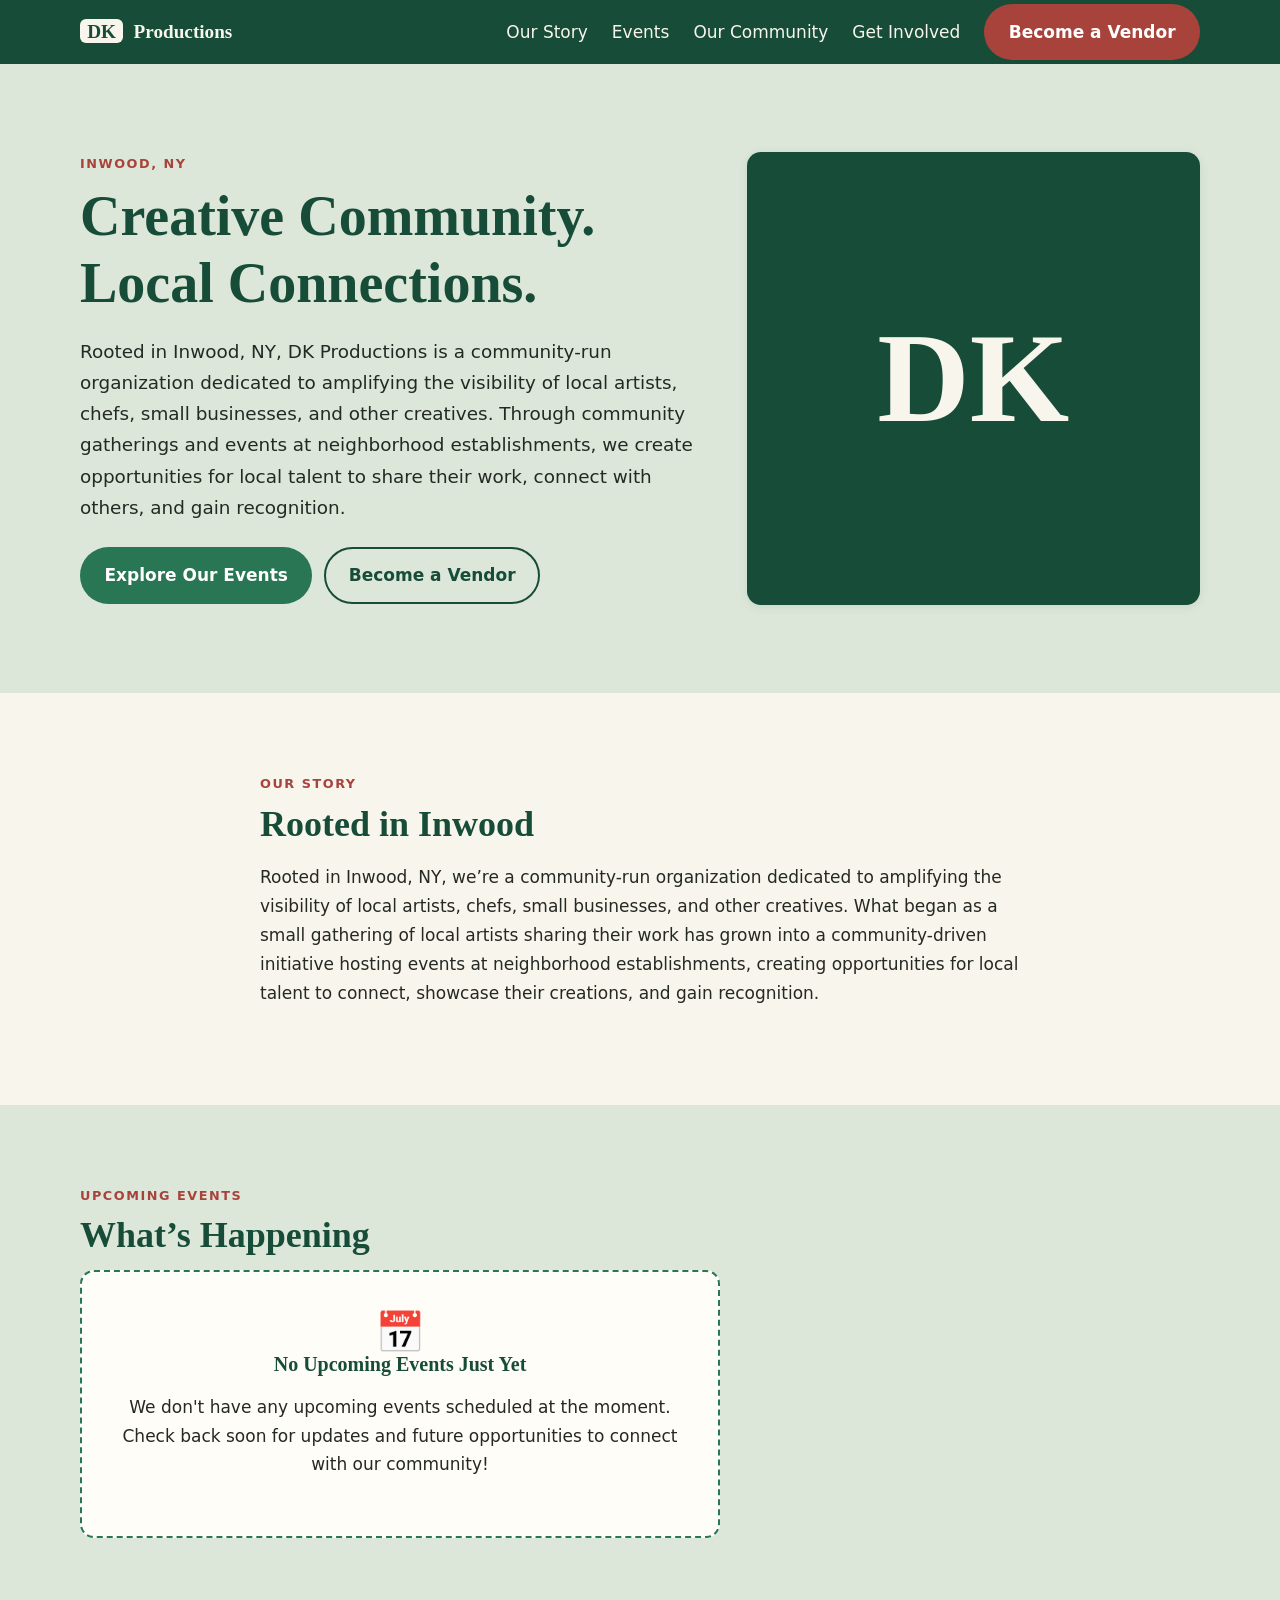
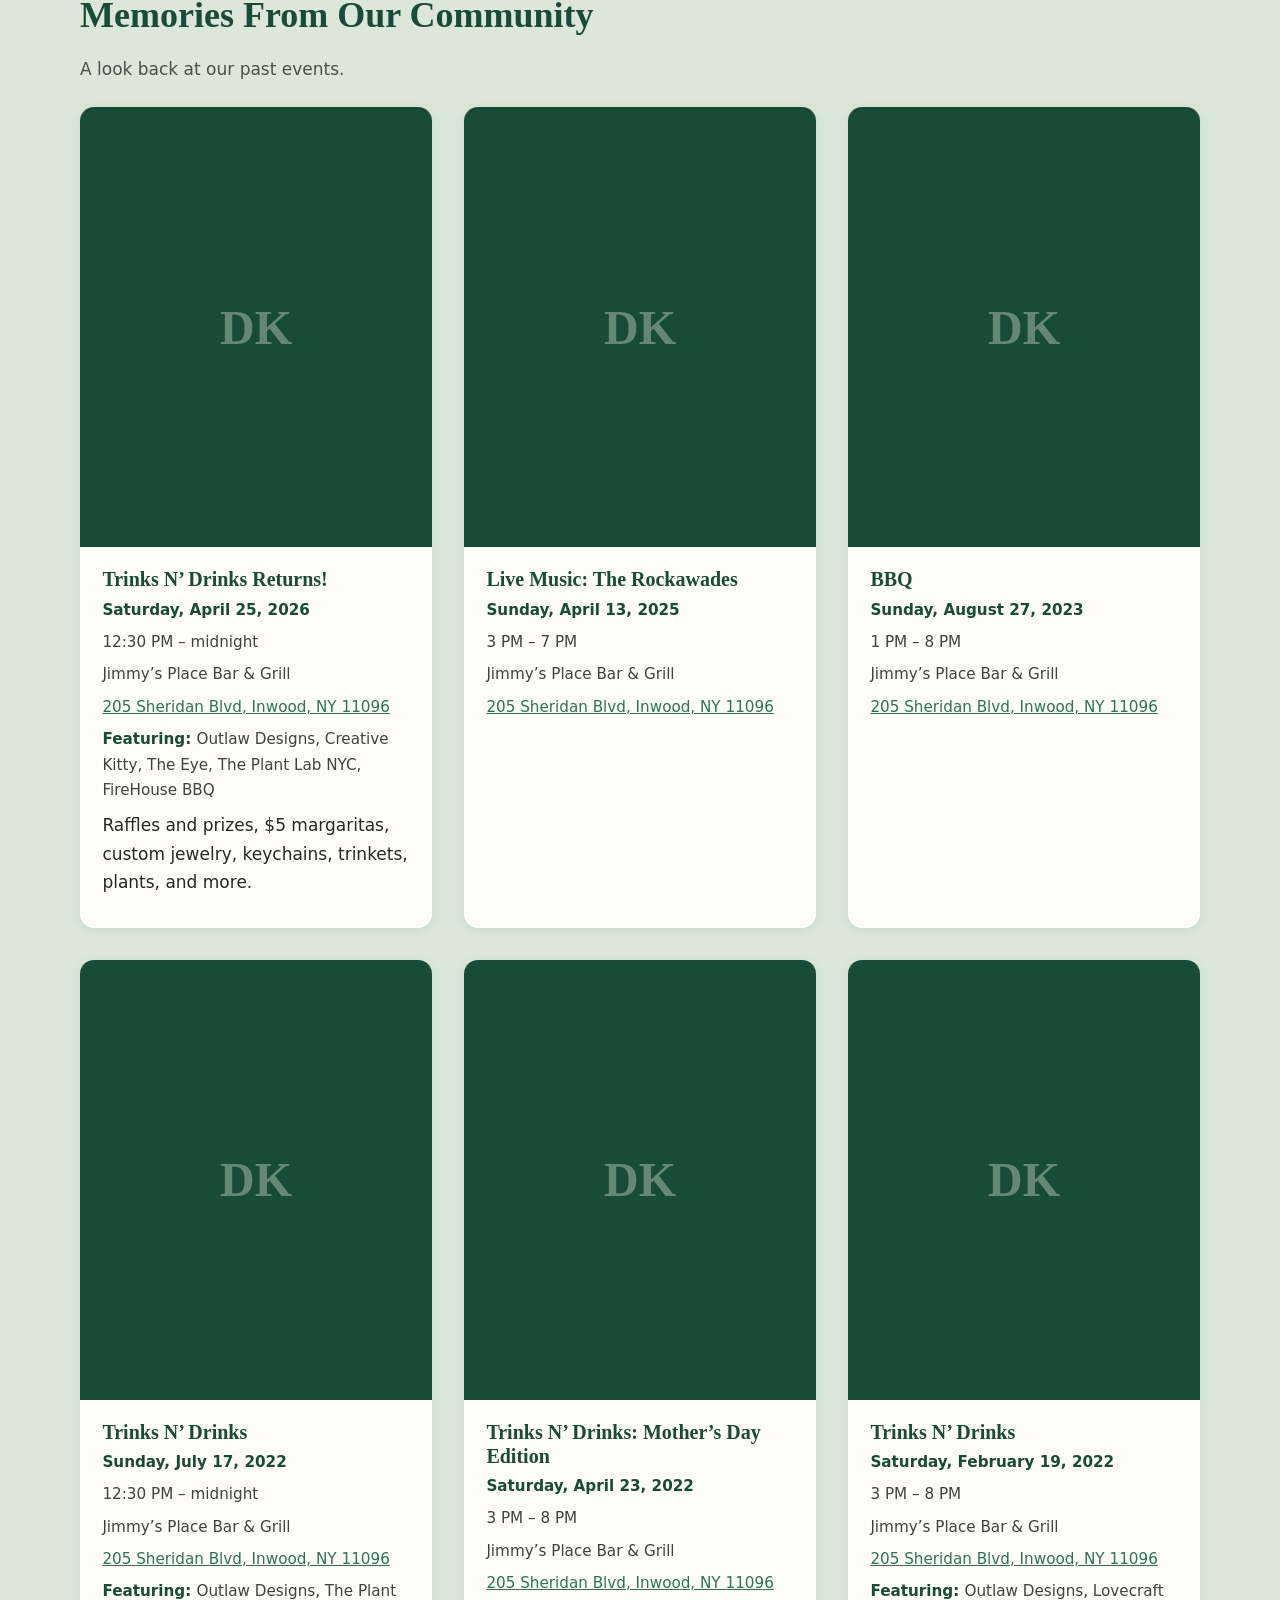
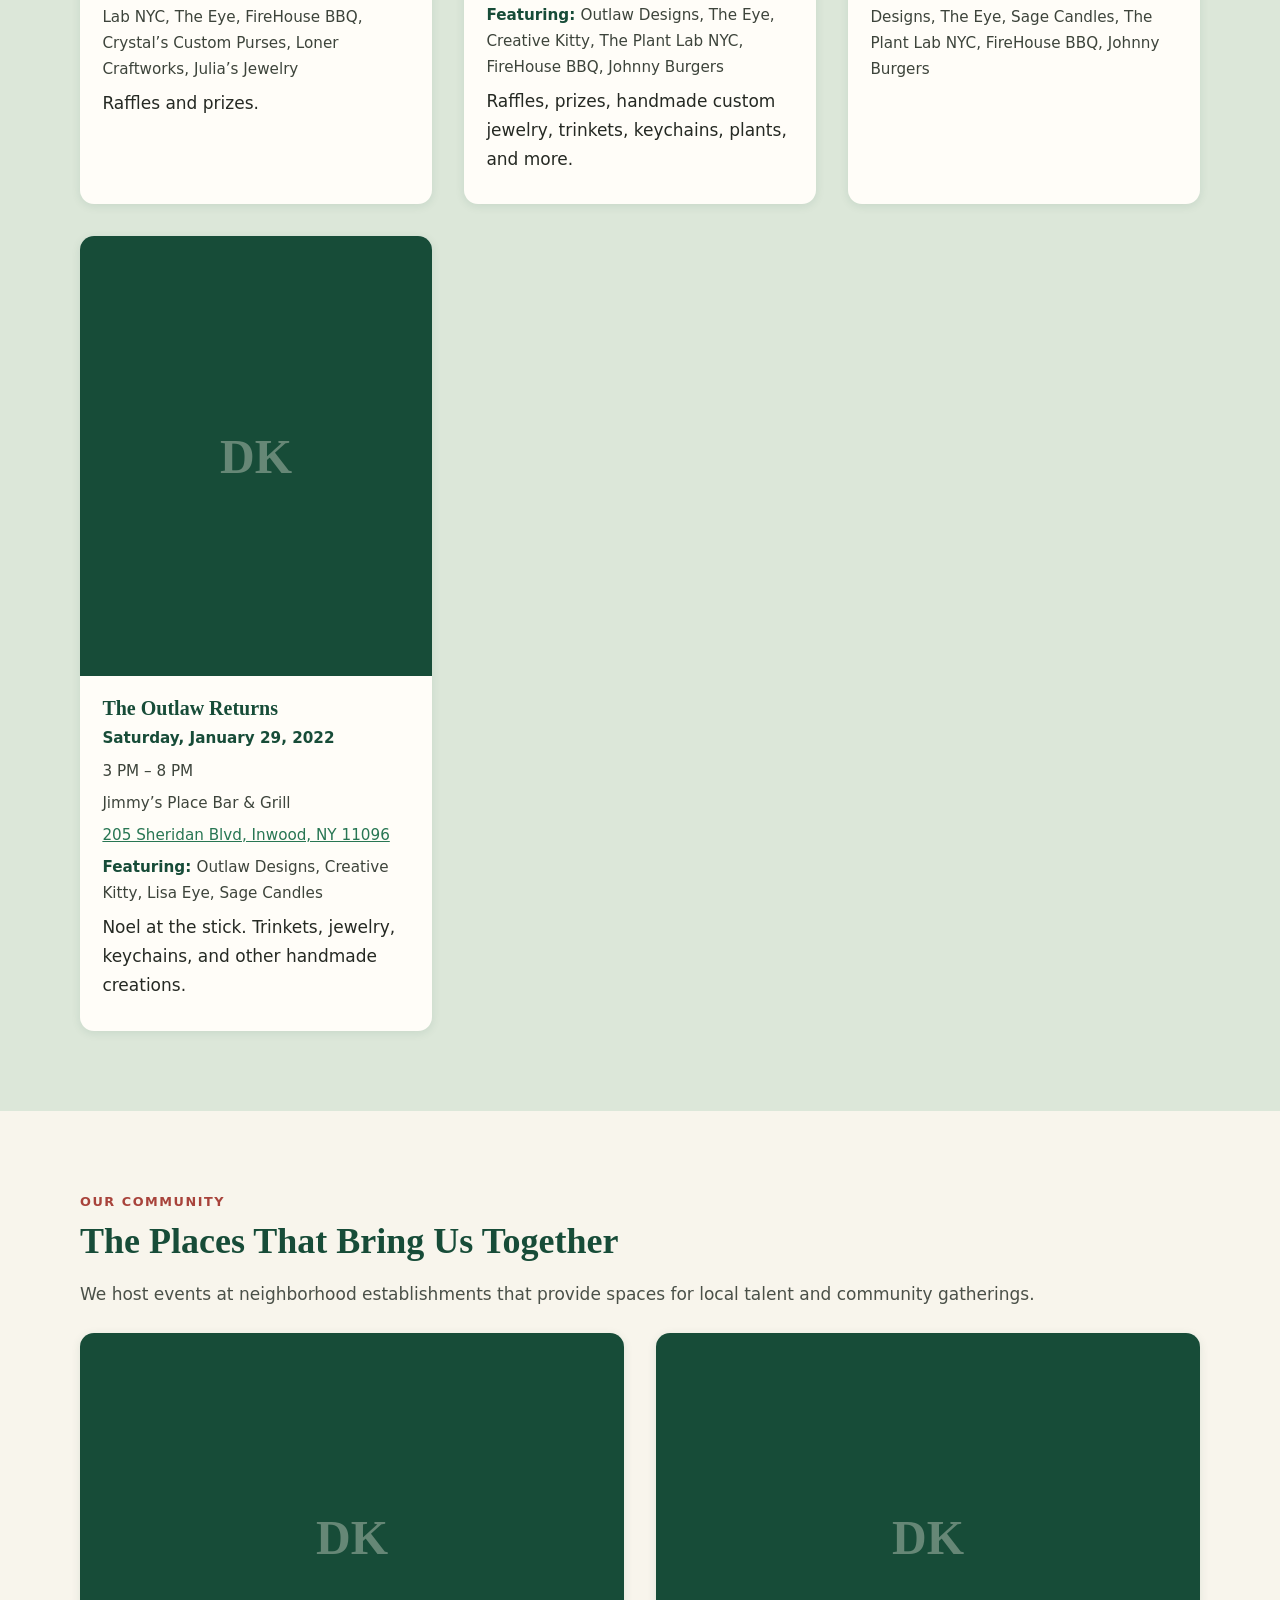
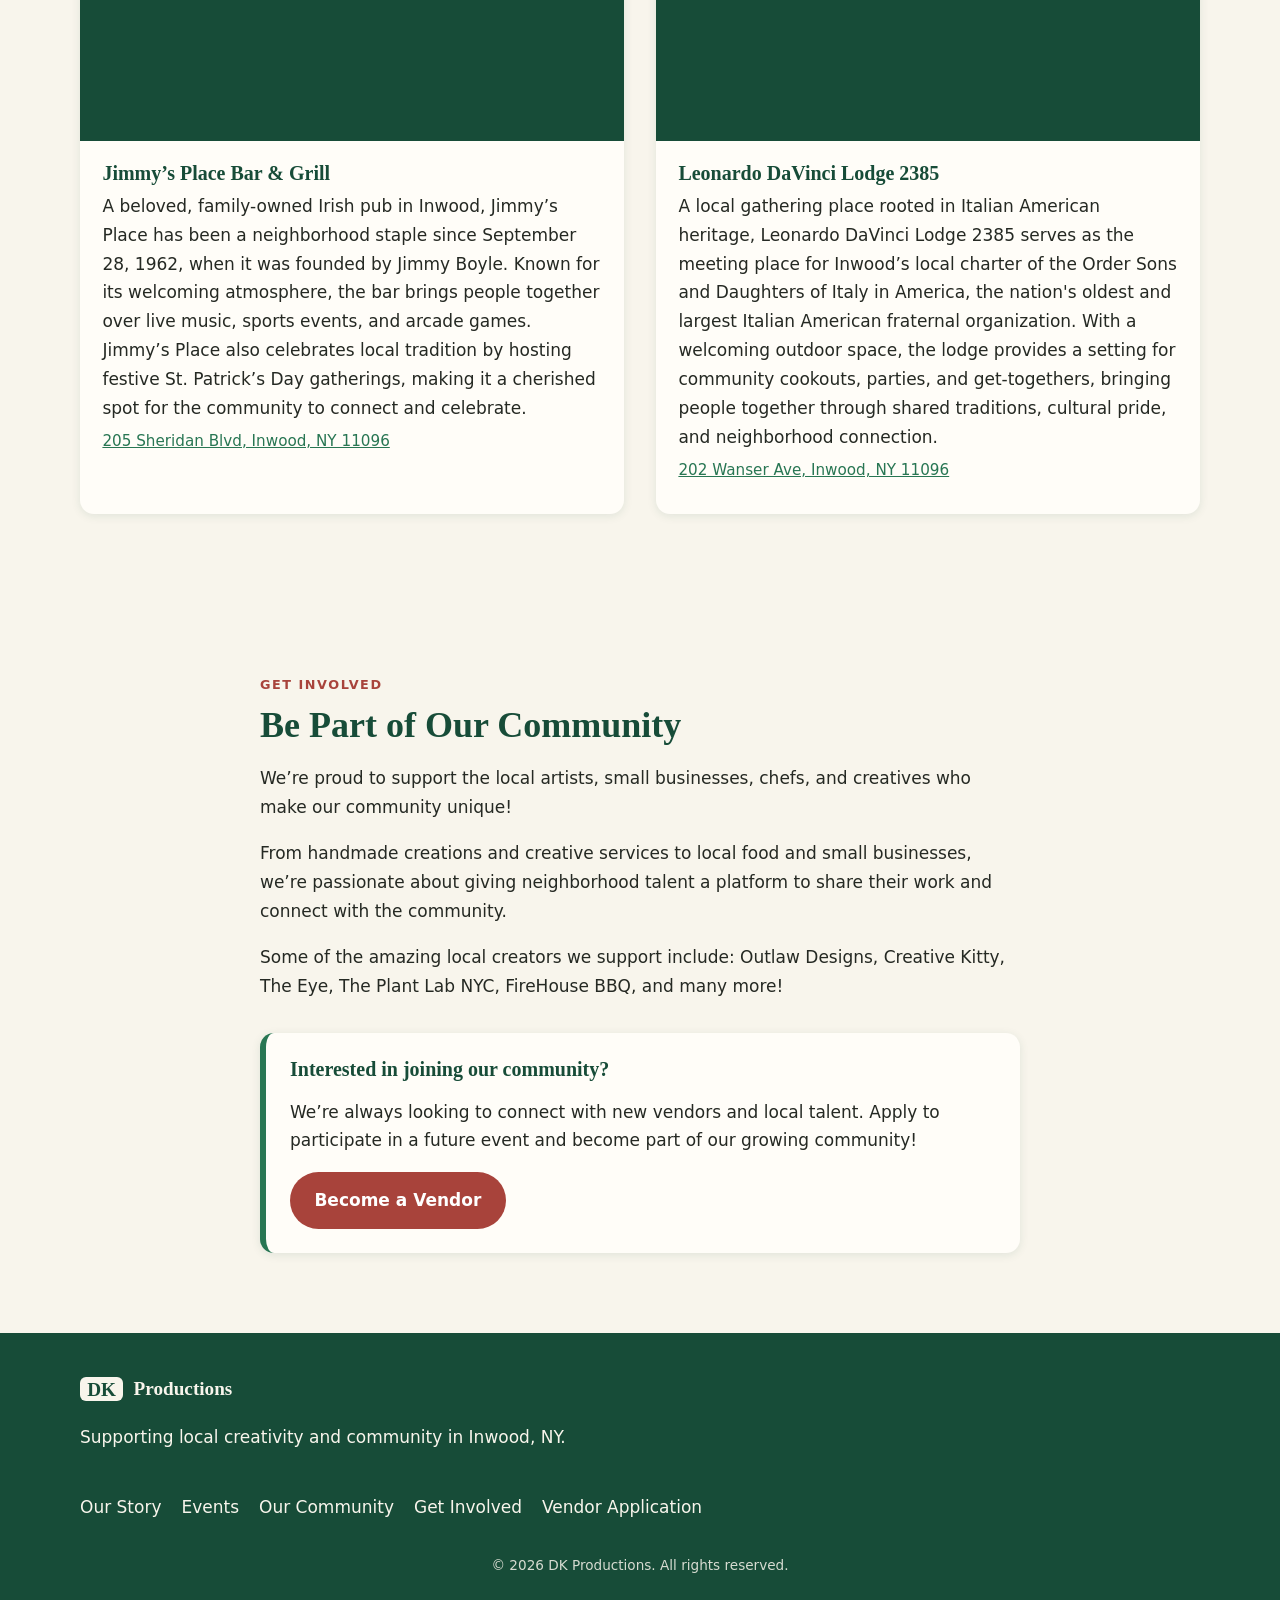
==== index.html @ 69c0f3d0 "File name fix" ====
<!DOCTYPE html>
<html lang="en">
<head>
<meta charset="utf-8">
<meta name="viewport" content="width=device-width, initial-scale=1">
<title>DK Productions | Creative Community in Inwood, NY</title>
<meta name="description" content="DK Productions is a community-run organization in Inwood, NY amplifying local artists, chefs, small businesses, and creatives through neighborhood events.">
<meta property="og:type" content="website">
<meta property="og:title" content="DK Productions | Creative Community. Local Connections.">
<meta property="og:description" content="A community-run organization amplifying local artists, chefs, small businesses, and creatives in Inwood, NY.">
<!-- To add a social preview image, put it in assets/ and add:
<meta property="og:image" content="https://YOUR-SITE-URL/assets/og-image.jpg"> -->
<link rel="icon" href="data:image/svg+xml,%3Csvg xmlns='http://www.w3.org/2000/svg' viewBox='0 0 64 64'%3E%3Crect width='64' height='64' rx='14' fill='%23174C38'/%3E%3Ctext x='32' y='42' font-family='Georgia,serif' font-size='28' font-weight='700' fill='%23F8F5EC' text-anchor='middle'%3EDK%3C/text%3E%3C/svg%3E">
<link rel="stylesheet" href="styles.css">
</head>
<body>
<a class="skip" href="#main">Skip to content</a>
<header class="site-header">
  <div class="wrap bar">
    <a class="wordmark" href="#top" aria-label="DK Productions, back to top"><span>DK</span> Productions</a>
    <button class="nav-toggle" aria-expanded="false" aria-controls="nav" aria-label="Toggle menu"><span></span><span></span><span></span></button>
    <nav id="nav" aria-label="Main">
      <a href="#story">Our Story</a>
      <a href="#events">Events</a>
      <a href="#community">Our Community</a>
      <a href="#involved">Get Involved</a>
      <a class="btn btn-accent vendor-link" href="https://forms.gle/YkTHpjZVdpcvs1mv6" target="_blank" rel="noopener noreferrer">Become a Vendor<span class="sr"> (opens vendor application form in a new tab)</span></a>
    </nav>
  </div>
</header>

<main id="main">
  <section class="hero" id="top">
    <div class="wrap hero-grid">
      <div>
        <p class="eyebrow">Inwood, NY</p>
        <h1>Creative Community. Local Connections.</h1>
        <p class="lead">Rooted in Inwood, NY, DK Productions is a community-run organization dedicated to amplifying the visibility of local artists, chefs, small businesses, and other creatives. Through community gatherings and events at neighborhood establishments, we create opportunities for local talent to share their work, connect with others, and gain recognition.</p>
        <div class="cta">
          <a class="btn btn-primary" href="#events">Explore Our Events</a>
          <a class="btn btn-outline vendor-link" href="https://forms.gle/YkTHpjZVdpcvs1mv6" target="_blank" rel="noopener noreferrer">Become a Vendor<span class="sr"> (opens in a new tab)</span></a>
        </div>
      </div>
      <!-- HERO IMAGE: replace this block with <img src="assets/hero.jpg" alt="..."> when a real photo is available -->
      <div class="hero-art" aria-hidden="true"><span>DK</span></div>
    </div>
  </section>

  <section class="section" id="story">
    <div class="wrap narrow">
      <p class="eyebrow">Our Story</p>
      <h2>Rooted in Inwood</h2>
      <p>Rooted in Inwood, NY, we’re a community-run organization dedicated to amplifying the visibility of local artists, chefs, small businesses, and other creatives. What began as a small gathering of local artists sharing their work has grown into a community-driven initiative hosting events at neighborhood establishments, creating opportunities for local talent to connect, showcase their creations, and gain recognition.</p>
    </div>
  </section>

  <section class="section alt" id="events">
    <div class="wrap">
      <p class="eyebrow">Upcoming Events</p>
      <h2>What’s Happening</h2>
      <div id="upcoming"></div>

      <h2 class="sub" id="past-heading">Memories From Our Community</h2>
      <p class="muted">A look back at our past events.</p>
      <div class="grid" id="past" aria-labelledby="past-heading"></div>
    </div>
  </section>

  <section class="section" id="community">
    <div class="wrap">
      <p class="eyebrow">Our Community</p>
      <h2>The Places That Bring Us Together</h2>
      <p class="muted">We host events at neighborhood establishments that provide spaces for local talent and community gatherings.</p>
      <div class="grid two" id="venues"></div>
    </div>
  </section>

  <section class="section involved" id="involved">
    <div class="wrap narrow">
      <p class="eyebrow">Get Involved</p>
      <h2>Be Part of Our Community</h2>
      <p>We’re proud to support the local artists, small businesses, chefs, and creatives who make our community unique!</p>
      <p>From handmade creations and creative services to local food and small businesses, we’re passionate about giving neighborhood talent a platform to share their work and connect with the community.</p>
      <p>Some of the amazing local creators we support include: Outlaw Designs, Creative Kitty, The Eye, The Plant Lab NYC, FireHouse BBQ, and many more!</p>
      <div class="invite">
        <h3>Interested in joining our community?</h3>
        <p>We’re always looking to connect with new vendors and local talent. Apply to participate in a future event and become part of our growing community!</p>
        <a class="btn btn-accent vendor-link" href="https://forms.gle/YkTHpjZVdpcvs1mv6" target="_blank" rel="noopener noreferrer">Become a Vendor<span class="sr"> (opens vendor application form in a new tab)</span></a>
      </div>
    </div>
  </section>
</main>

<footer class="site-footer">
  <div class="wrap foot">
    <div>
      <a class="wordmark" href="#top"><span>DK</span> Productions</a>
      <p>Supporting local creativity and community in Inwood, NY.</p>
    </div>
    <nav aria-label="Footer">
      <a href="#story">Our Story</a>
      <a href="#events">Events</a>
      <a href="#community">Our Community</a>
      <a href="#involved">Get Involved</a>
      <a href="https://forms.gle/YkTHpjZVdpcvs1mv6" target="_blank" rel="noopener noreferrer">Vendor Application<span class="sr"> (opens in a new tab)</span></a>
    </nav>
  </div>
  <p class="copy">© <span id="year">2026</span> DK Productions. All rights reserved.</p>
  <!-- Social links: add only when real URLs are supplied. -->
</footer>
<script src="script.js"></script>
</body>
</html>
---- styles.css ----
:root{
  --forest:#174C38; --emerald:#287653; --cream:#F8F5EC; --white:#FFFDF8;
  --charcoal:#252923; --sage:#DCE7D9; --terracotta:#A8433B;
  --serif:Merriweather,Georgia,"Times New Roman",serif;
  --sans:Inter,system-ui,-apple-system,"Segoe UI",Roboto,Helvetica,Arial,sans-serif;
  --r:14px; --shadow:0 2px 10px rgba(23,76,56,.10); --gap:clamp(1rem,3vw,2rem);
}
*{box-sizing:border-box}
html{scroll-behavior:smooth;scroll-padding-top:5rem}
body{margin:0;background:var(--cream);color:var(--charcoal);font:1.0625rem/1.7 var(--sans);overflow-x:hidden}
img{max-width:100%;height:auto;display:block}
a{color:var(--emerald)}
:focus-visible{outline:3px solid var(--terracotta);outline-offset:3px;border-radius:4px}
.wrap{width:min(1120px,100% - 2.5rem);margin-inline:auto}
.narrow{max-width:760px}
.sr{position:absolute;width:1px;height:1px;overflow:hidden;clip:rect(0 0 0 0);white-space:nowrap}
.skip{position:absolute;left:-999px;top:0;background:var(--white);padding:.75rem 1rem;z-index:100}
.skip:focus{left:0}
h1,h2,h3{font-family:var(--serif);line-height:1.2;color:var(--forest);margin:0 0 .75rem}
h1{font-size:clamp(2rem,5.5vw,3.5rem)} h2{font-size:clamp(1.6rem,3.5vw,2.25rem)} h3{font-size:1.25rem}
h2.sub{margin-top:3.5rem}
.eyebrow{text-transform:uppercase;letter-spacing:.12em;font-size:.8rem;font-weight:700;color:var(--terracotta);margin:0 0 .5rem}
.muted{color:#4a5048}
.lead{font-size:1.15rem}

.site-header{position:sticky;top:0;z-index:50;background:var(--forest)}
.bar{display:flex;align-items:center;justify-content:space-between;min-height:4rem;gap:1rem}
.wordmark{font-family:var(--serif);font-weight:700;color:var(--cream);text-decoration:none;font-size:1.2rem}
.wordmark span{background:var(--cream);color:var(--forest);padding:.1rem .45rem;border-radius:6px;margin-right:.35rem}
nav a{color:var(--cream);text-decoration:none}
#nav{display:flex;align-items:center;gap:1.5rem}
#nav a:not(.btn):hover{text-decoration:underline}
.nav-toggle{display:none;background:none;border:0;width:48px;height:48px;cursor:pointer;padding:12px}
.nav-toggle span{display:block;height:3px;background:var(--cream);margin:5px 0;border-radius:2px}

.btn{display:inline-block;padding:.75rem 1.4rem;min-height:44px;border-radius:999px;font-weight:600;text-decoration:none;border:2px solid transparent;transition:background .2s,color .2s;text-align:center}
.btn-primary{background:var(--emerald);color:#fff}.btn-primary:hover{background:var(--forest)}
.btn-accent{background:var(--terracotta);color:#fff}.btn-accent:hover{background:#8c352e}
.btn-outline{border-color:var(--forest);color:var(--forest)}.btn-outline:hover{background:var(--forest);color:var(--cream)}
.cta{display:flex;flex-wrap:wrap;gap:.75rem;margin-top:1.5rem}

.hero{background:var(--sage);padding:clamp(2.5rem,7vw,5.5rem) 0}
.hero-grid{display:grid;grid-template-columns:1.4fr 1fr;gap:var(--gap);align-items:center}
.hero-art{aspect-ratio:1;border-radius:var(--r);background:var(--forest);display:grid;place-items:center;box-shadow:var(--shadow)}
.hero-art span{font-family:var(--serif);font-weight:700;font-size:clamp(4rem,12vw,8rem);color:var(--cream)}

.section{padding:clamp(3rem,7vw,5rem) 0}
.alt{background:var(--sage)}
.grid{display:grid;grid-template-columns:repeat(auto-fill,minmax(290px,1fr));gap:var(--gap);margin-top:1.5rem}
.grid.two{grid-template-columns:repeat(auto-fit,minmax(300px,1fr))}
.card{background:var(--white);border-radius:var(--r);box-shadow:var(--shadow);overflow:hidden;display:flex;flex-direction:column}
.card .body{padding:1.25rem 1.4rem 1.5rem}
.card h3{margin-bottom:.35rem}
.card p{margin:.4rem 0}
.media{aspect-ratio:4/3;background:var(--forest);display:grid;place-items:center;color:rgba(248,245,236,.35);font:700 3rem var(--serif);overflow:hidden}
.media img{width:100%;height:100%;object-fit:cover}
.poster .media{aspect-ratio:4/5}
.poster .media img{object-fit:contain;background:var(--forest)}
.meta{font-size:.95rem;color:#3d443b}
.meta strong{color:var(--forest)}
.empty{background:var(--white);border:2px dashed var(--emerald);border-radius:var(--r);padding:2.5rem 1.5rem;text-align:center;max-width:640px}
.empty .cal{font-size:2.5rem;line-height:1}
.involved .invite{background:var(--white);border-left:6px solid var(--emerald);border-radius:var(--r);padding:1.5rem;margin-top:2rem;box-shadow:var(--shadow)}

.site-footer{background:var(--forest);color:var(--cream);padding:2.5rem 0 1.5rem}
.site-footer a{color:var(--cream)}
.foot{display:flex;flex-wrap:wrap;justify-content:space-between;gap:1.5rem}
.foot nav{display:flex;flex-wrap:wrap;gap:.5rem 1.25rem;align-items:flex-start}
.copy{text-align:center;font-size:.85rem;opacity:.85;margin:2rem 0 0}

@media (max-width:820px){
  .hero-grid{grid-template-columns:1fr}.hero-art{max-width:220px}
  .nav-toggle{display:block}
  #nav{display:none;position:absolute;top:100%;left:0;right:0;background:var(--forest);flex-direction:column;align-items:stretch;padding:1rem 1.25rem 1.5rem;gap:.25rem}
  #nav.open{display:flex}
  #nav a{padding:.75rem 0}
}
@media (prefers-reduced-motion:reduce){html{scroll-behavior:auto}*{transition:none!important}}
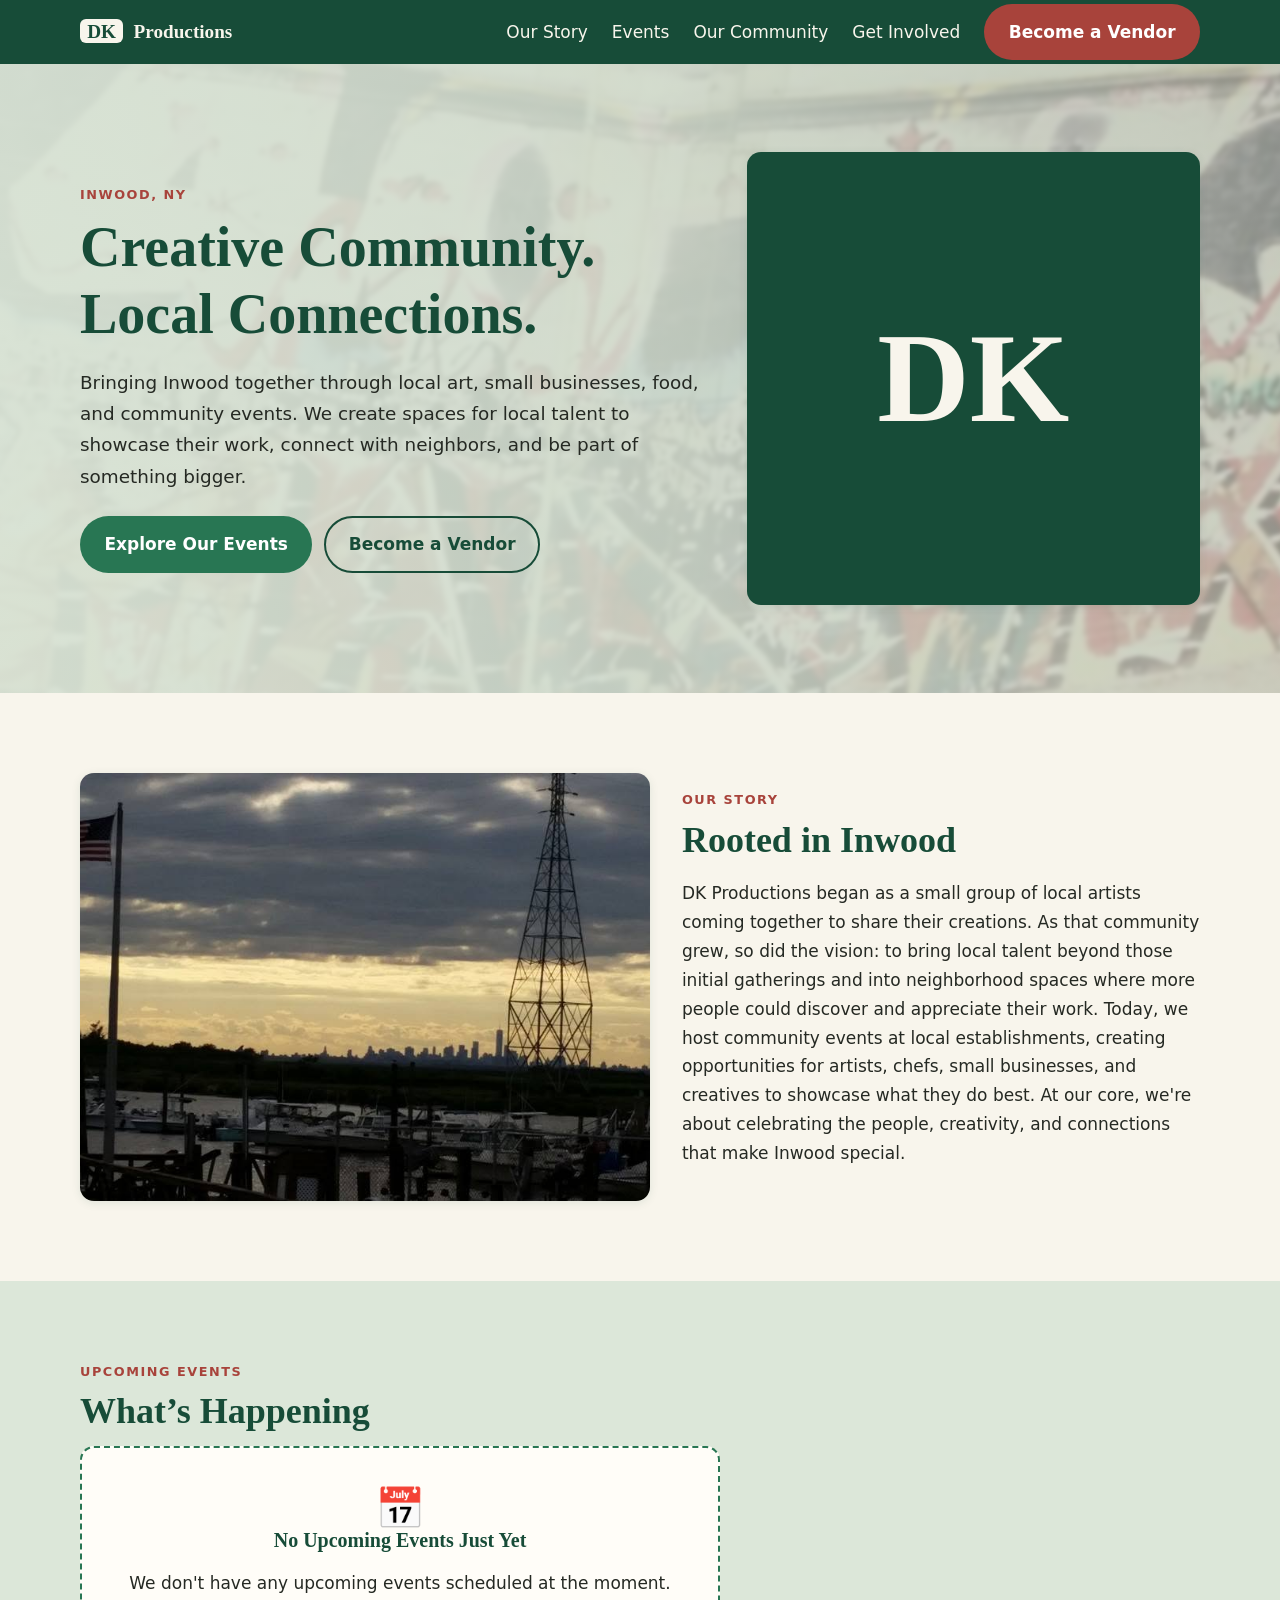
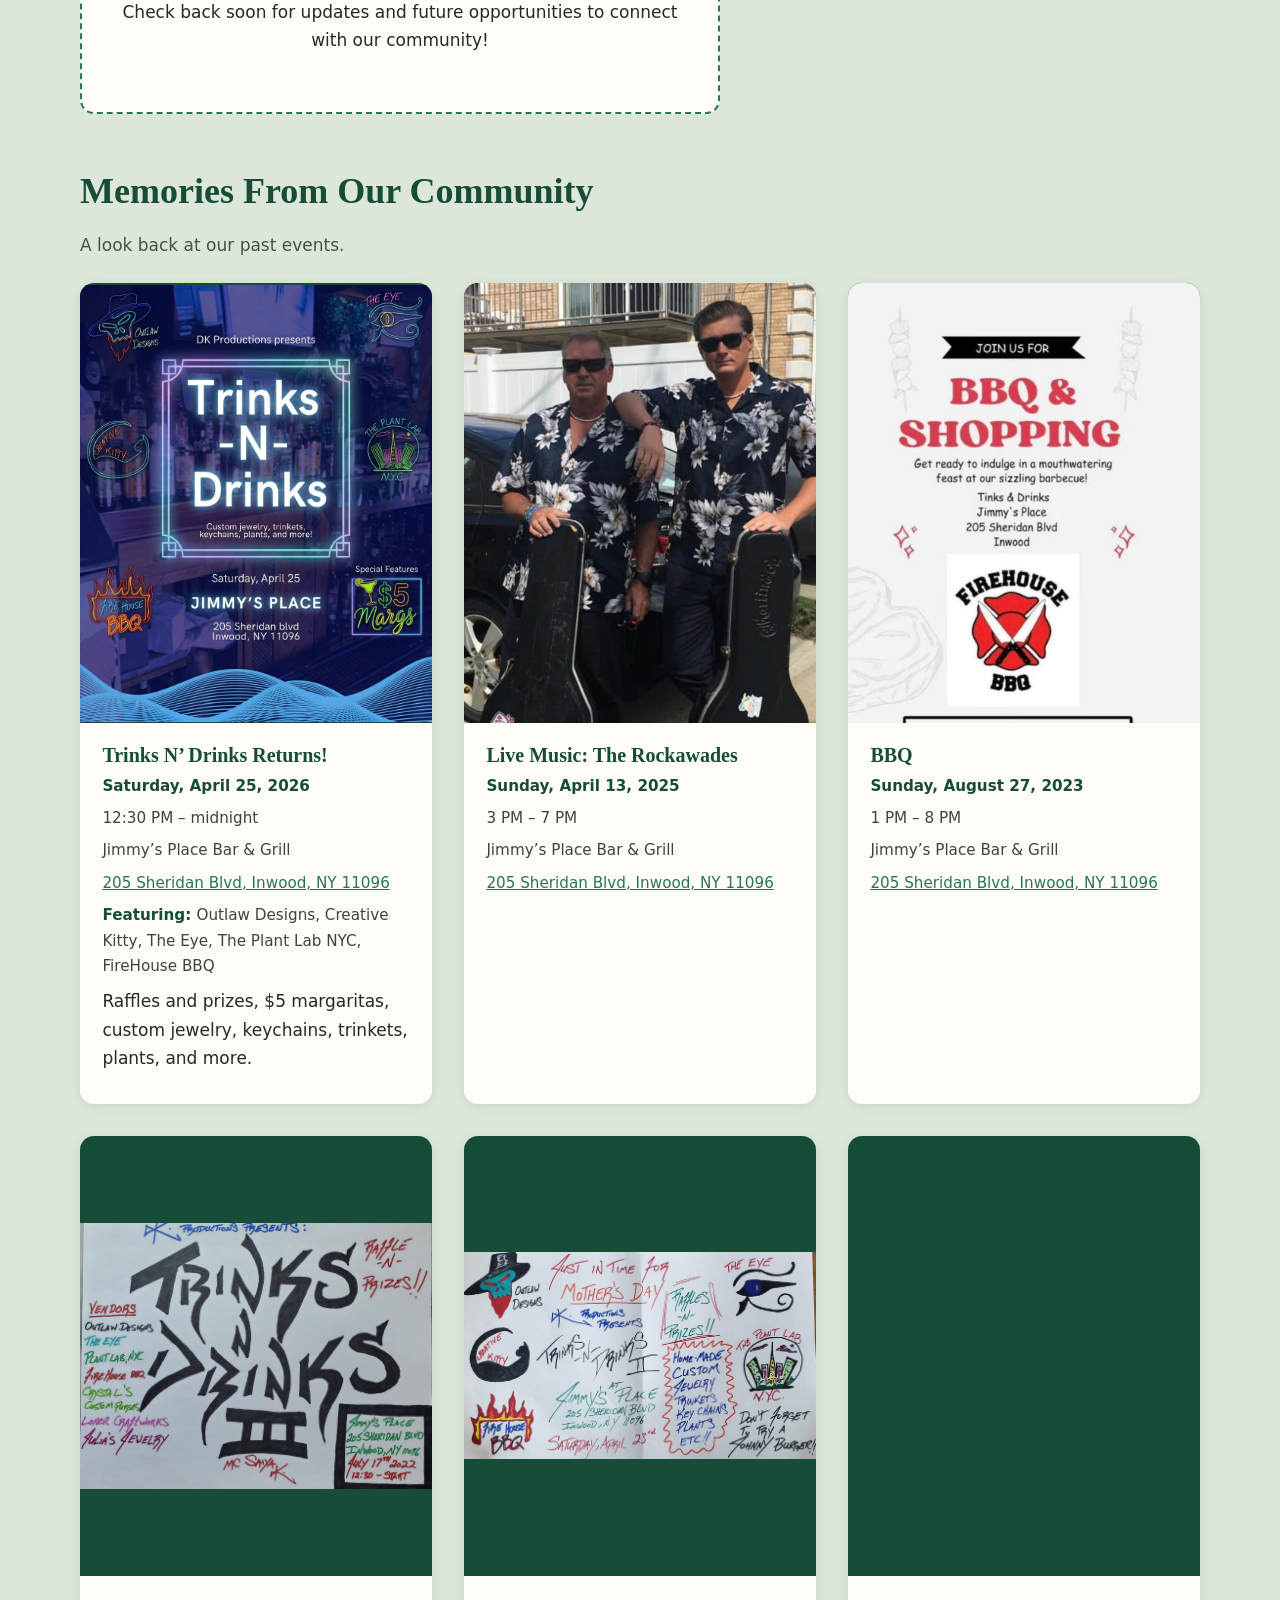
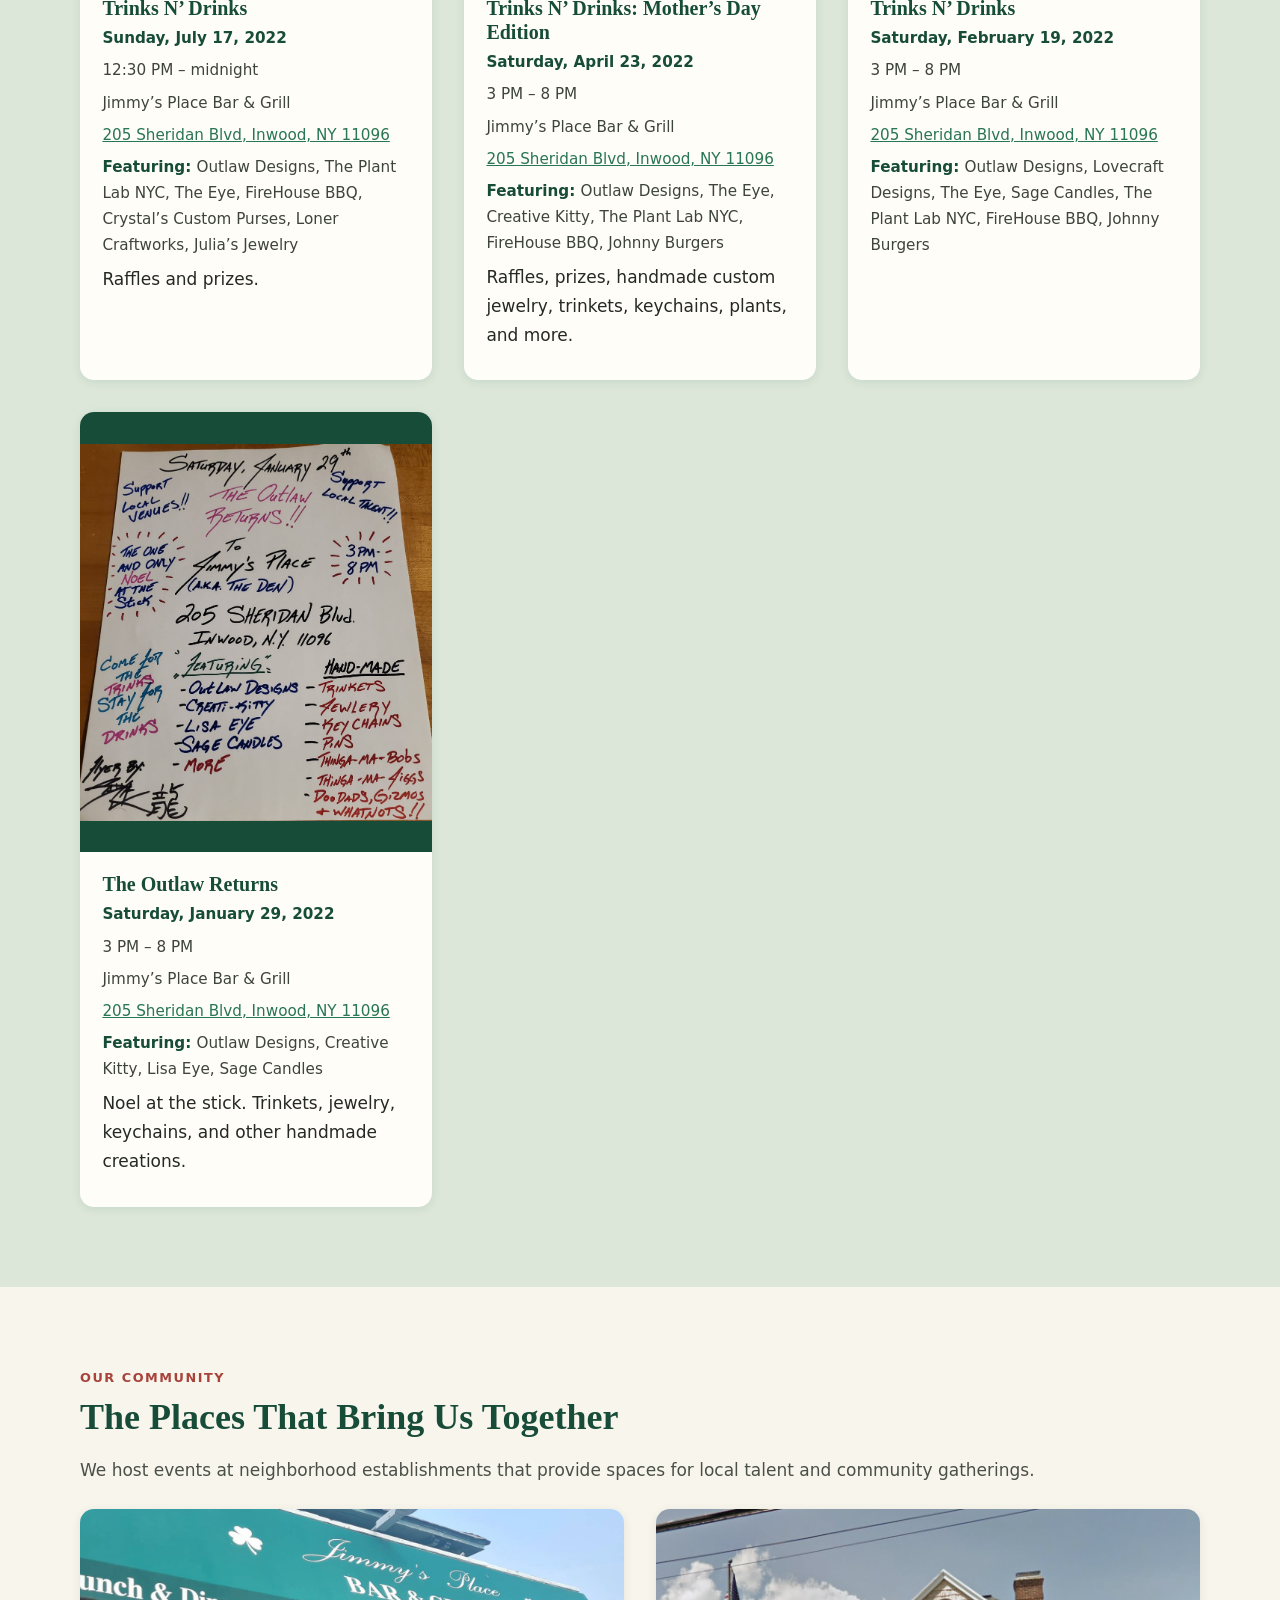
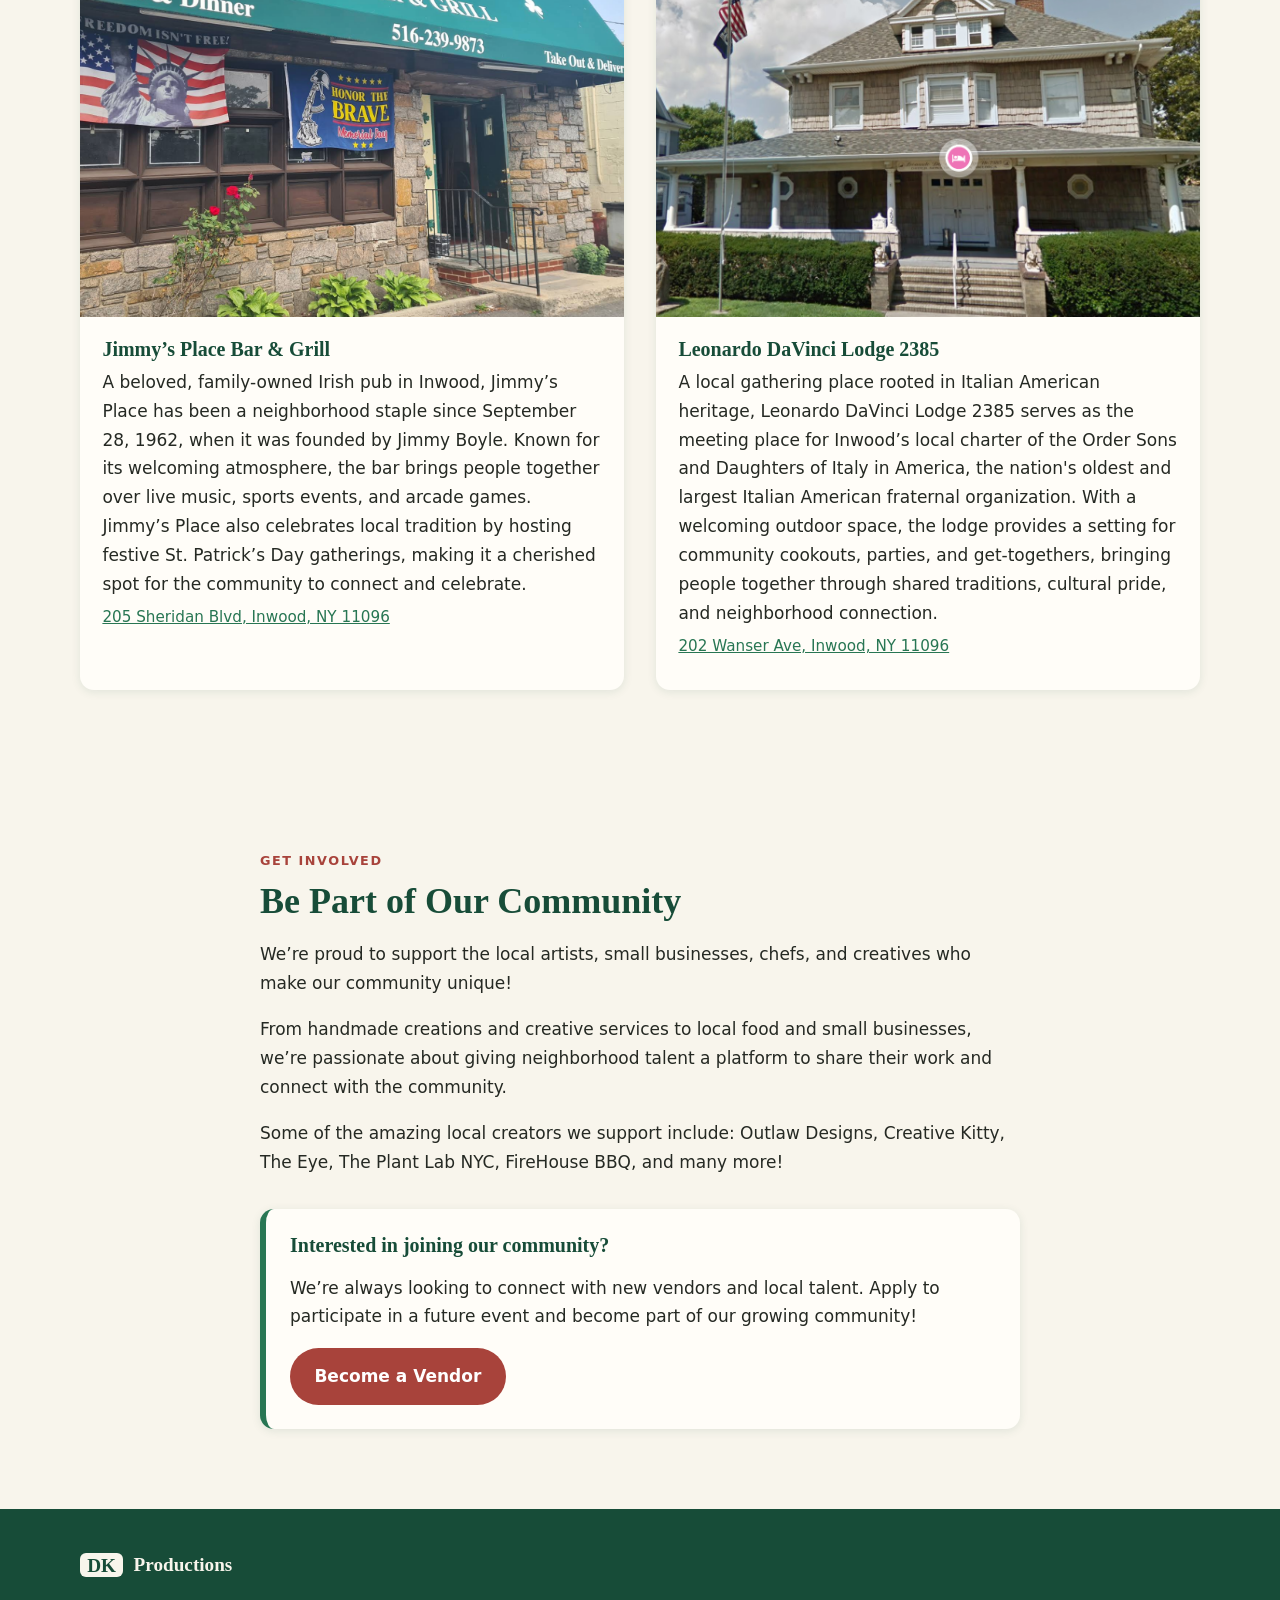
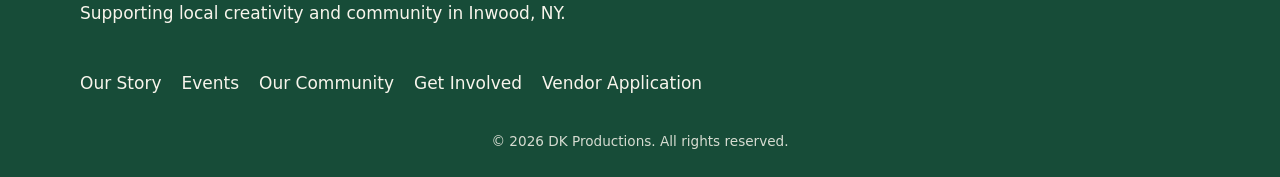
==== commit 5692f14d: "updated site" ====
--- a/index.html
+++ b/index.html
@@ -35,22 +35,26 @@
       <div>
         <p class="eyebrow">Inwood, NY</p>
         <h1>Creative Community. Local Connections.</h1>
-        <p class="lead">Rooted in Inwood, NY, DK Productions is a community-run organization dedicated to amplifying the visibility of local artists, chefs, small businesses, and other creatives. Through community gatherings and events at neighborhood establishments, we create opportunities for local talent to share their work, connect with others, and gain recognition.</p>
+        <p class="lead">Bringing Inwood together through local art, small businesses, food, and community events. We create spaces for local talent to showcase their work, connect with neighbors, and be part of something bigger.</p>
         <div class="cta">
           <a class="btn btn-primary" href="#events">Explore Our Events</a>
           <a class="btn btn-outline vendor-link" href="https://forms.gle/YkTHpjZVdpcvs1mv6" target="_blank" rel="noopener noreferrer">Become a Vendor<span class="sr"> (opens in a new tab)</span></a>
         </div>
       </div>
-      <!-- HERO IMAGE: replace this block with <img src="assets/hero.jpg" alt="..."> when a real photo is available -->
       <div class="hero-art" aria-hidden="true"><span>DK</span></div>
     </div>
   </section>
 
   <section class="section" id="story">
-    <div class="wrap narrow">
-      <p class="eyebrow">Our Story</p>
-      <h2>Rooted in Inwood</h2>
-      <p>Rooted in Inwood, NY, we’re a community-run organization dedicated to amplifying the visibility of local artists, chefs, small businesses, and other creatives. What began as a small gathering of local artists sharing their work has grown into a community-driven initiative hosting events at neighborhood establishments, creating opportunities for local talent to connect, showcase their creations, and gain recognition.</p>
+    <div class="wrap story-grid">
+      <figure class="story-photo">
+          <img src="assets/inwood.jpg" alt="Waterfront view of Inwood, NY" width="1200" height="900" loading="lazy">
+      </figure>
+      <div>
+        <p class="eyebrow">Our Story</p>
+        <h2>Rooted in Inwood</h2>
+        <p>DK Productions began as a small group of local artists coming together to share their creations. As that community grew, so did the vision: to bring local talent beyond those initial gatherings and into neighborhood spaces where more people could discover and appreciate their work. Today, we host community events at local establishments, creating opportunities for artists, chefs, small businesses, and creatives to showcase what they do best. At our core, we're about celebrating the people, creativity, and connections that make Inwood special.</p>
+      </div>
     </div>
   </section>
 
--- a/styles.css
+++ b/styles.css
@@ -39,10 +39,30 @@
 .btn-outline{border-color:var(--forest);color:var(--forest)}.btn-outline:hover{background:var(--forest);color:var(--cream)}
 .cta{display:flex;flex-wrap:wrap;gap:.75rem;margin-top:1.5rem}
 
-.hero{background:var(--sage);padding:clamp(2.5rem,7vw,5.5rem) 0}
+.hero{
+  position:relative; isolation:isolate; overflow:hidden;
+  background:var(--sage);              /* fallback if the image is missing */
+  padding:clamp(2.5rem,7vw,5.5rem) 0;
+}
+/* Layer 1: the photo, slightly blurred */
+.hero::before{
+  content:""; position:absolute; inset:-12px; z-index:-2;   /* inset hides blur edges */
+  background:url("assets/hero.jpg") center/cover no-repeat;
+  filter:blur(2px);
+}
+/* Layer 2: fade so text stays readable (stronger on the text side) */
+.hero::after{
+  content:""; position:absolute; inset:0; z-index:-1;
+  background:linear-gradient(90deg,
+    rgba(220,231,217,.95) 0%, rgba(220,231,217,.85) 55%, rgba(220,231,217,.6) 100%);
+}
 .hero-grid{display:grid;grid-template-columns:1.4fr 1fr;gap:var(--gap);align-items:center}
 .hero-art{aspect-ratio:1;border-radius:var(--r);background:var(--forest);display:grid;place-items:center;box-shadow:var(--shadow)}
 .hero-art span{font-family:var(--serif);font-weight:700;font-size:clamp(4rem,12vw,8rem);color:var(--cream)}
+
+.story-grid{display:grid;grid-template-columns:1.1fr 1fr;gap:var(--gap);align-items:center}
+.story-photo{margin:0}
+.story-photo img{width:100%;aspect-ratio:4/3;object-fit:cover;border-radius:var(--r);box-shadow:var(--shadow)}
 
 .section{padding:clamp(3rem,7vw,5rem) 0}
 .alt{background:var(--sage)}
@@ -74,5 +94,6 @@
   #nav{display:none;position:absolute;top:100%;left:0;right:0;background:var(--forest);flex-direction:column;align-items:stretch;padding:1rem 1.25rem 1.5rem;gap:.25rem}
   #nav.open{display:flex}
   #nav a{padding:.75rem 0}
+  .story-grid{grid-template-columns:1fr}
 }
 @media (prefers-reduced-motion:reduce){html{scroll-behavior:auto}*{transition:none!important}}
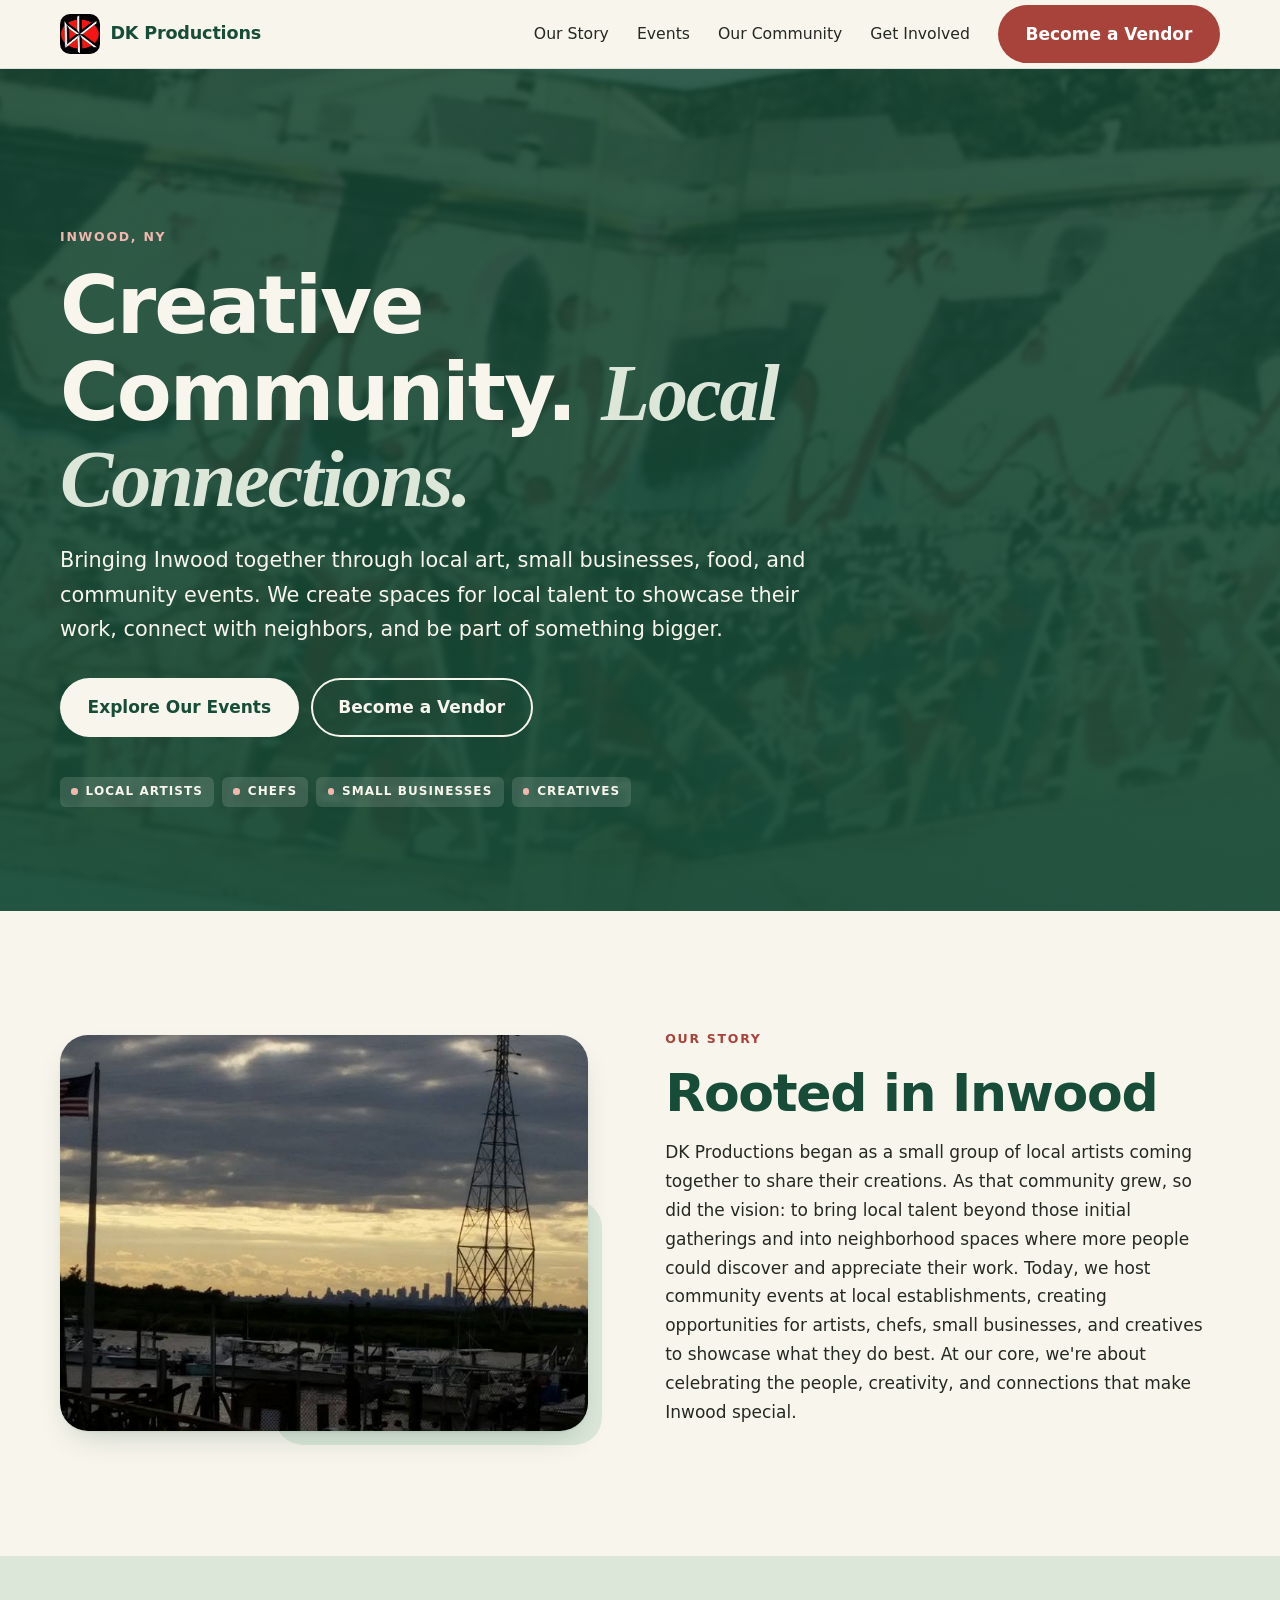
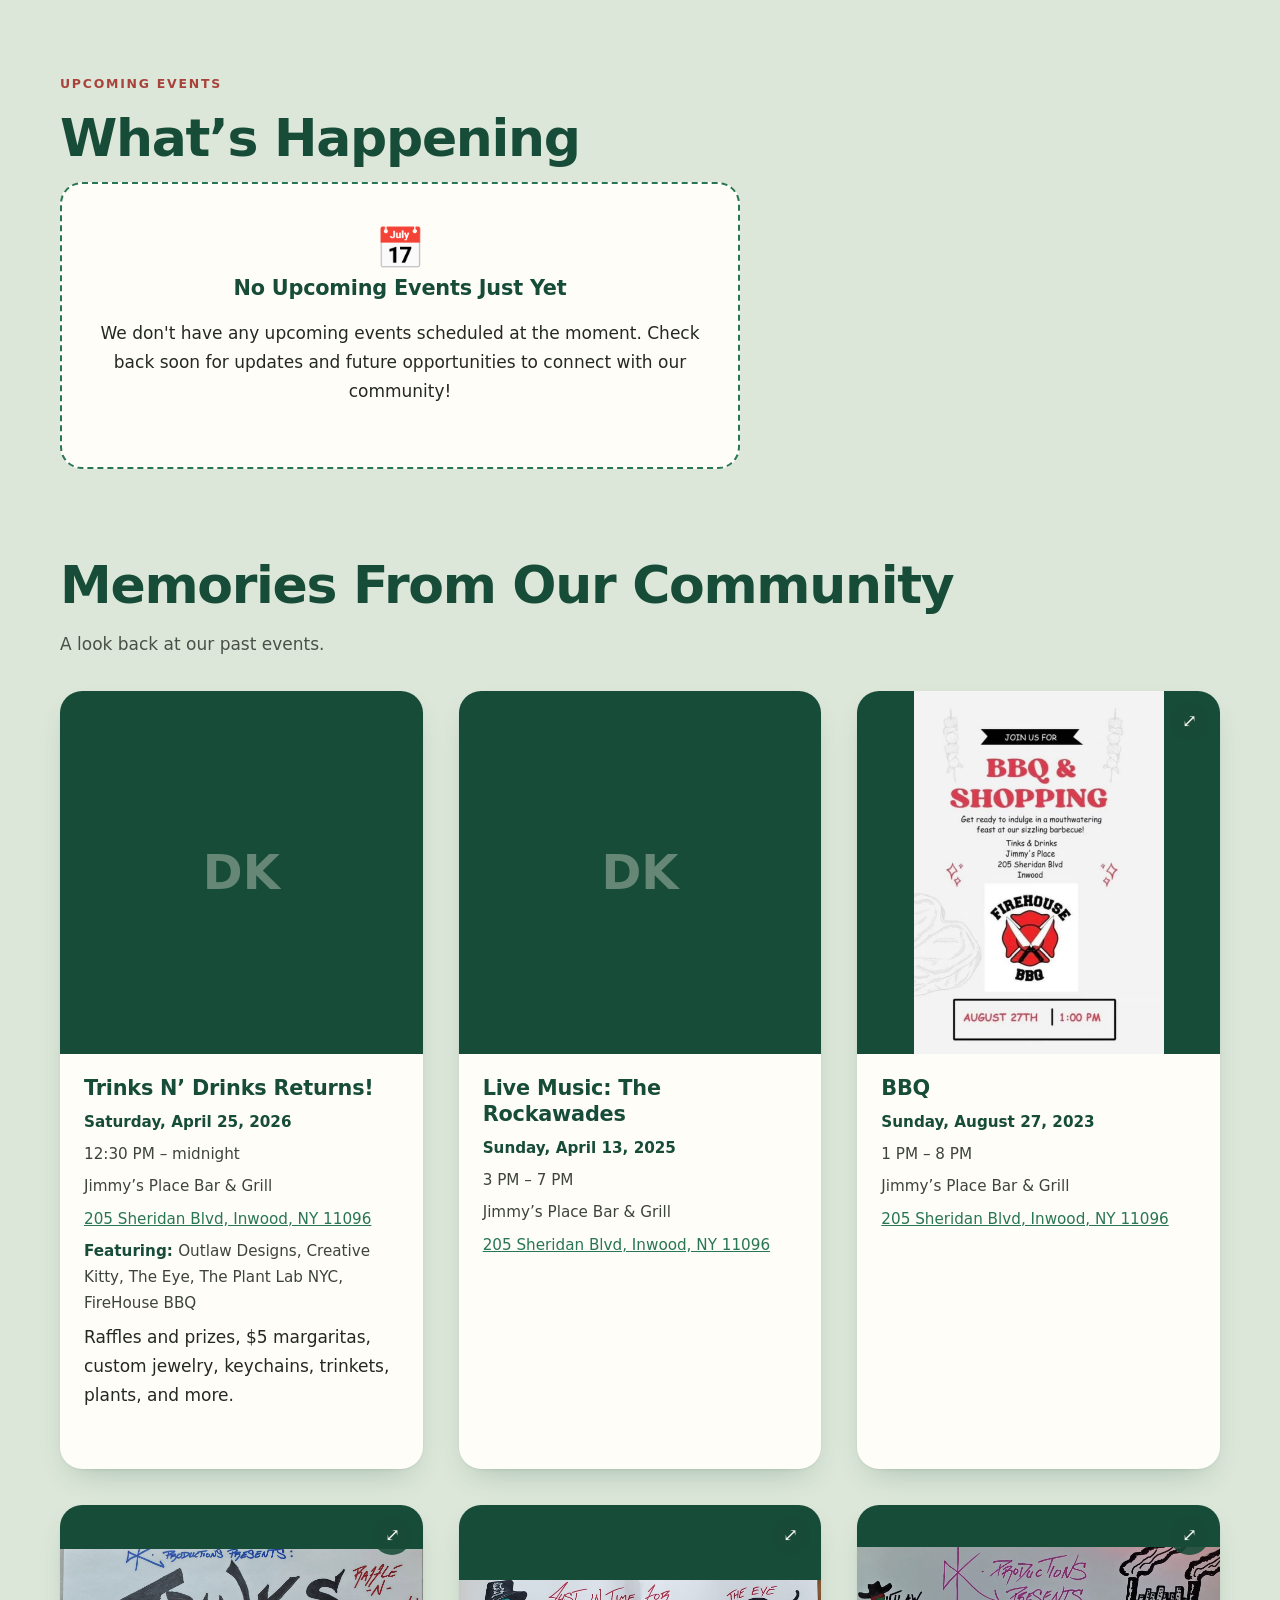
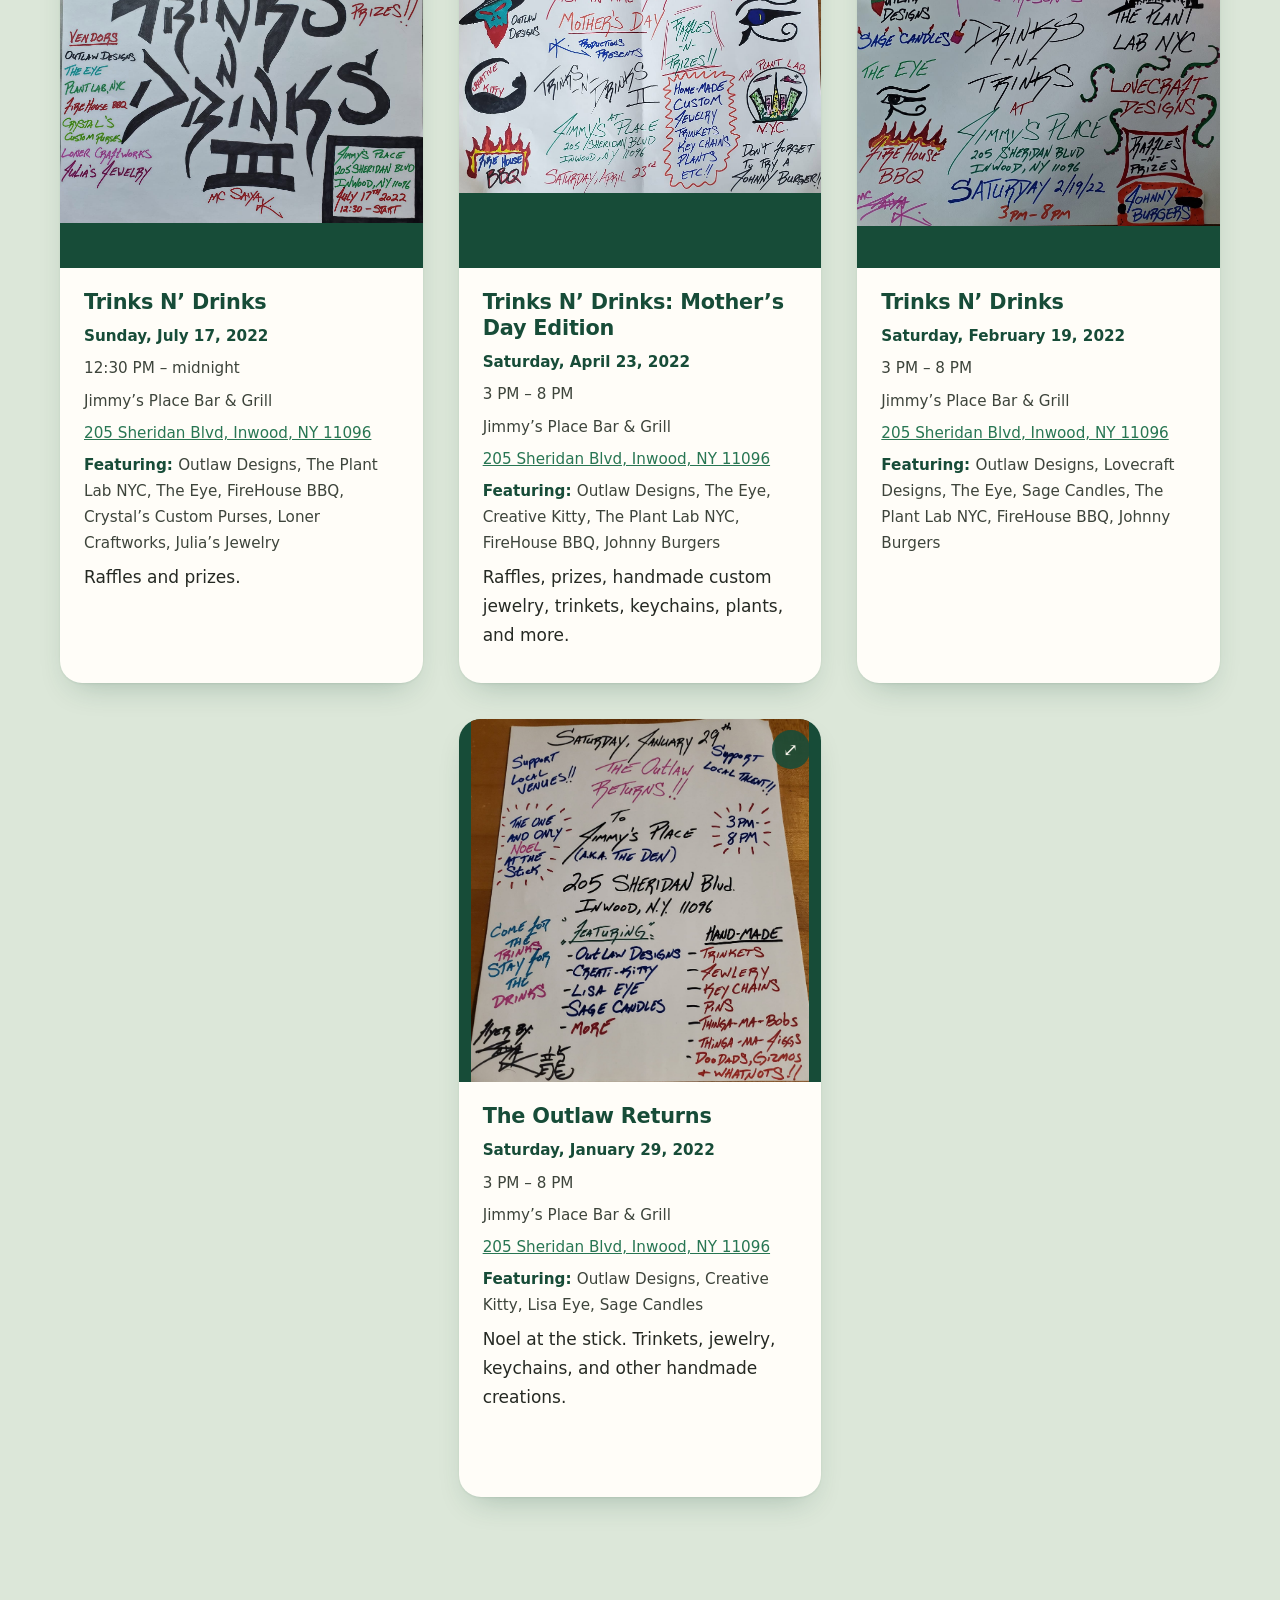
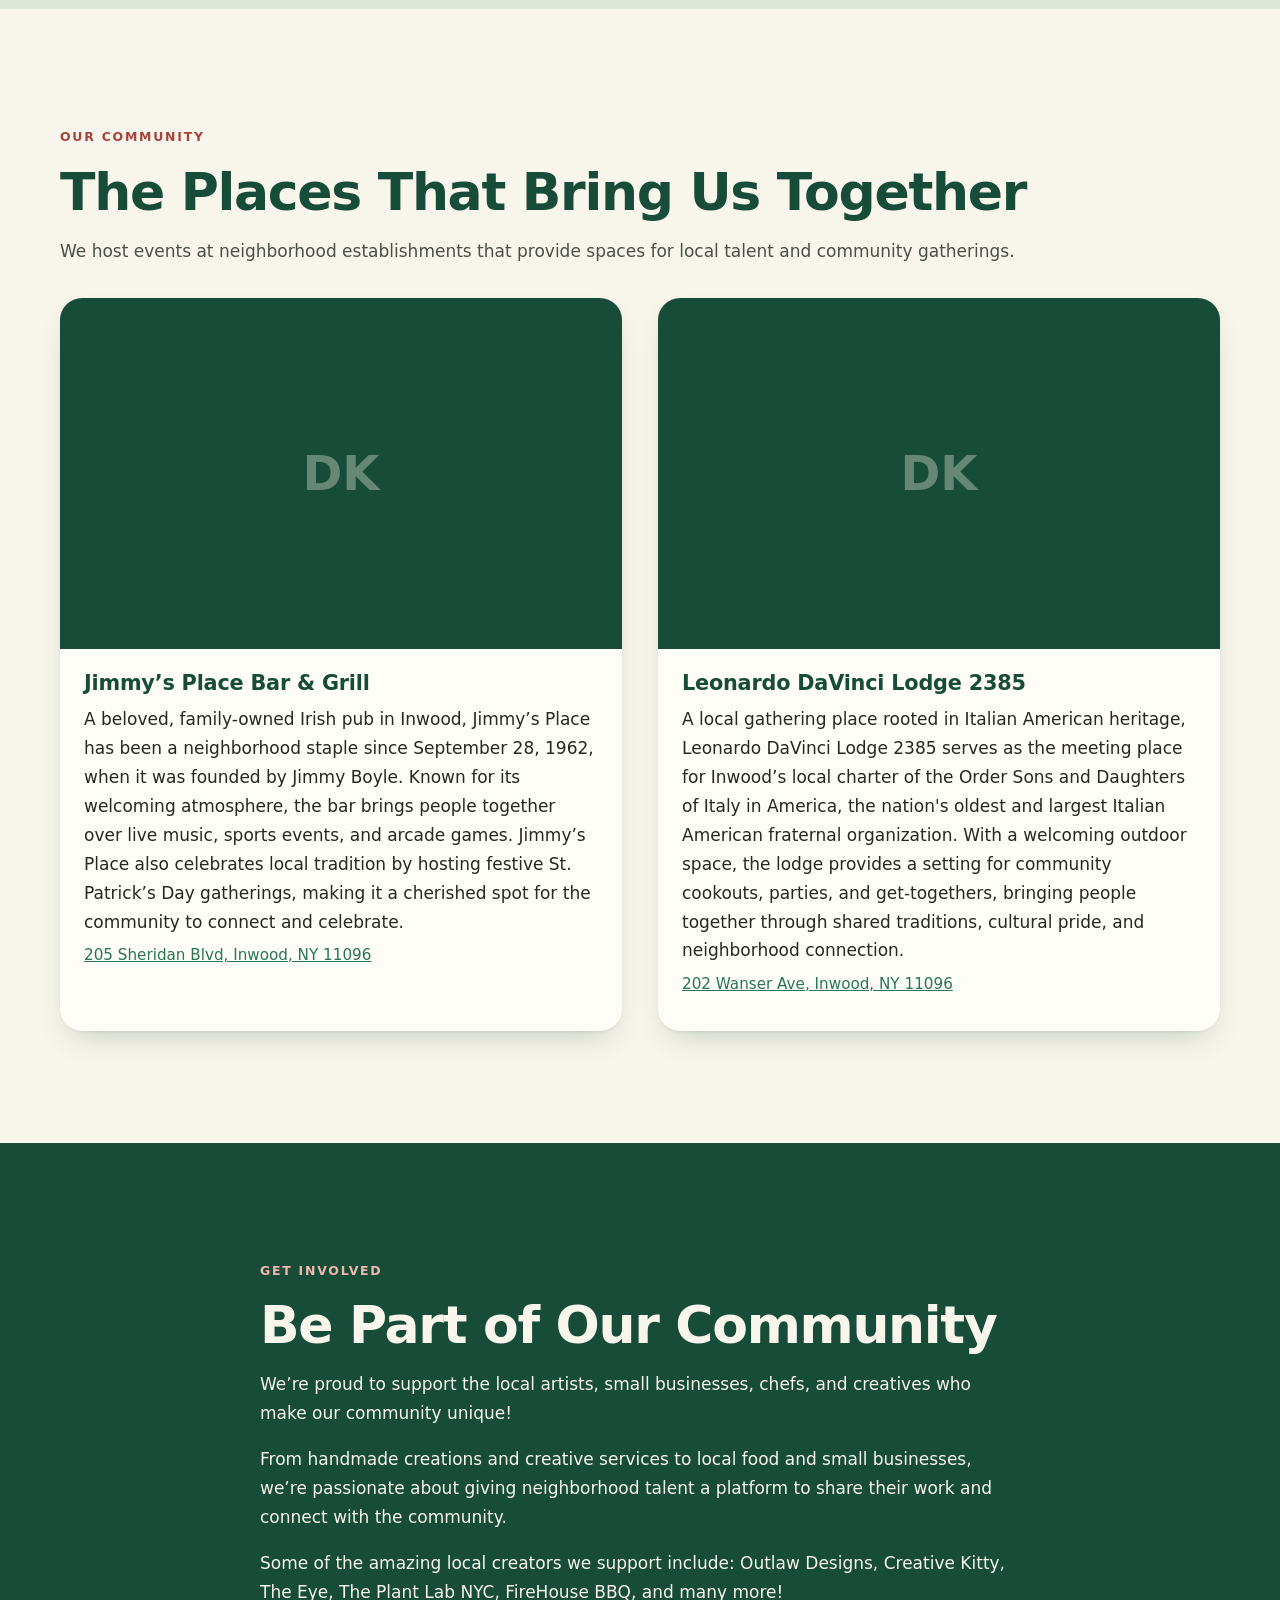
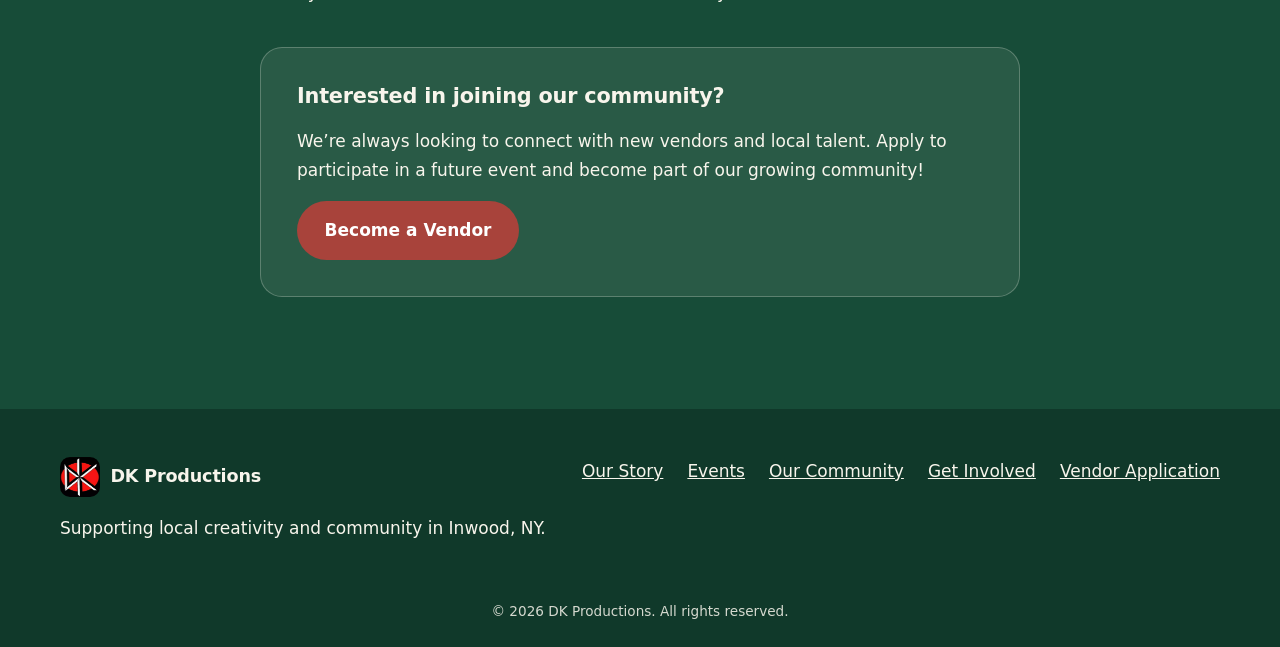
==== commit 4ec15ffc: "updated site" ====
--- a/index.html
+++ b/index.html
@@ -10,14 +10,14 @@
 <meta property="og:description" content="A community-run organization amplifying local artists, chefs, small businesses, and creatives in Inwood, NY.">
 <!-- To add a social preview image, put it in assets/ and add:
 <meta property="og:image" content="https://YOUR-SITE-URL/assets/og-image.jpg"> -->
-<link rel="icon" href="data:image/svg+xml,%3Csvg xmlns='http://www.w3.org/2000/svg' viewBox='0 0 64 64'%3E%3Crect width='64' height='64' rx='14' fill='%23174C38'/%3E%3Ctext x='32' y='42' font-family='Georgia,serif' font-size='28' font-weight='700' fill='%23F8F5EC' text-anchor='middle'%3EDK%3C/text%3E%3C/svg%3E">
+<link rel="icon" type="image/png" href="assets/favicon.png">
 <link rel="stylesheet" href="styles.css">
 </head>
 <body>
 <a class="skip" href="#main">Skip to content</a>
 <header class="site-header">
   <div class="wrap bar">
-    <a class="wordmark" href="#top" aria-label="DK Productions, back to top"><span>DK</span> Productions</a>
+    <a class="wordmark" href="#top" aria-label="DK Productions, back to top"><img class="logo" src="assets/logo.jpg" alt="" width="40" height="40"><b>DK Productions</b></a>
     <button class="nav-toggle" aria-expanded="false" aria-controls="nav" aria-label="Toggle menu"><span></span><span></span><span></span></button>
     <nav id="nav" aria-label="Main">
       <a href="#story">Our Story</a>
@@ -34,21 +34,21 @@
     <div class="wrap hero-grid">
       <div>
         <p class="eyebrow">Inwood, NY</p>
-        <h1>Creative Community. Local Connections.</h1>
+        <h1>Creative Community. <em>Local Connections.</em></h1>
         <p class="lead">Bringing Inwood together through local art, small businesses, food, and community events. We create spaces for local talent to showcase their work, connect with neighbors, and be part of something bigger.</p>
         <div class="cta">
           <a class="btn btn-primary" href="#events">Explore Our Events</a>
           <a class="btn btn-outline vendor-link" href="https://forms.gle/YkTHpjZVdpcvs1mv6" target="_blank" rel="noopener noreferrer">Become a Vendor<span class="sr"> (opens in a new tab)</span></a>
         </div>
+        <ul class="chips" aria-label="Who we support"><li>Local artists</li><li>Chefs</li><li>Small businesses</li><li>Creatives</li></ul>
       </div>
-      <div class="hero-art" aria-hidden="true"><span>DK</span></div>
     </div>
   </section>
 
   <section class="section" id="story">
     <div class="wrap story-grid">
       <figure class="story-photo">
-          <img src="assets/inwood.jpg" alt="Waterfront view of Inwood, NY" width="1200" height="900" loading="lazy">
+          <img src="assets/inwood.jpg" alt="Waterfront view of Inwood, NY" width="960" height="540" loading="lazy">
       </figure>
       <div>
         <p class="eyebrow">Our Story</p>
@@ -98,7 +98,7 @@
 <footer class="site-footer">
   <div class="wrap foot">
     <div>
-      <a class="wordmark" href="#top"><span>DK</span> Productions</a>
+      <a class="wordmark" href="#top"><img class="logo" src="assets/logo.jpg" alt="" width="40" height="40"><b>DK Productions</b></a>
       <p>Supporting local creativity and community in Inwood, NY.</p>
     </div>
     <nav aria-label="Footer">
@@ -112,6 +112,7 @@
   <p class="copy">© <span id="year">2026</span> DK Productions. All rights reserved.</p>
   <!-- Social links: add only when real URLs are supplied. -->
 </footer>
+<dialog id="lightbox" aria-label="Poster viewer"><button class="close" type="button" aria-label="Close">×</button><img alt=""><p></p></dialog>
 <script src="script.js"></script>
 </body>
 </html>
--- a/styles.css
+++ b/styles.css
@@ -3,97 +3,132 @@
   --charcoal:#252923; --sage:#DCE7D9; --terracotta:#A8433B;
   --serif:Merriweather,Georgia,"Times New Roman",serif;
   --sans:Inter,system-ui,-apple-system,"Segoe UI",Roboto,Helvetica,Arial,sans-serif;
-  --r:14px; --shadow:0 2px 10px rgba(23,76,56,.10); --gap:clamp(1rem,3vw,2rem);
+  --r:22px; --shadow:0 1px 2px rgba(23,76,56,.08),0 14px 32px -14px rgba(23,76,56,.3);
+  --gap:clamp(1.25rem,3vw,2.25rem);
 }
 *{box-sizing:border-box}
 html{scroll-behavior:smooth;scroll-padding-top:5rem}
-body{margin:0;background:var(--cream);color:var(--charcoal);font:1.0625rem/1.7 var(--sans);overflow-x:hidden}
+body{margin:0;background:var(--cream);color:var(--charcoal);font:1.0625rem/1.7 var(--sans);overflow-x:hidden;-webkit-font-smoothing:antialiased}
 img{max-width:100%;height:auto;display:block}
 a{color:var(--emerald)}
-:focus-visible{outline:3px solid var(--terracotta);outline-offset:3px;border-radius:4px}
-.wrap{width:min(1120px,100% - 2.5rem);margin-inline:auto}
+:focus-visible{outline:3px solid var(--terracotta);outline-offset:3px;border-radius:6px}
+.wrap{width:min(1160px,100% - 2.5rem);margin-inline:auto}
 .narrow{max-width:760px}
 .sr{position:absolute;width:1px;height:1px;overflow:hidden;clip:rect(0 0 0 0);white-space:nowrap}
 .skip{position:absolute;left:-999px;top:0;background:var(--white);padding:.75rem 1rem;z-index:100}
 .skip:focus{left:0}
-h1,h2,h3{font-family:var(--serif);line-height:1.2;color:var(--forest);margin:0 0 .75rem}
-h1{font-size:clamp(2rem,5.5vw,3.5rem)} h2{font-size:clamp(1.6rem,3.5vw,2.25rem)} h3{font-size:1.25rem}
-h2.sub{margin-top:3.5rem}
-.eyebrow{text-transform:uppercase;letter-spacing:.12em;font-size:.8rem;font-weight:700;color:var(--terracotta);margin:0 0 .5rem}
+h1,h2,h3{font-family:var(--sans);font-weight:800;letter-spacing:-.025em;line-height:1.08;color:var(--forest);margin:0 0 1rem}
+h1{font-size:clamp(2.5rem,7vw,5rem)} h2{font-size:clamp(2rem,5vw,3.25rem)} h3{font-size:1.3rem;letter-spacing:-.01em;line-height:1.25}
+h2.sub{margin-top:clamp(3.5rem,8vw,5.5rem)}
+em{font-family:var(--serif);font-style:italic;font-weight:700}
+.eyebrow{display:inline-block;text-transform:uppercase;letter-spacing:.14em;font-size:.78rem;font-weight:700;color:var(--terracotta);margin:0 0 1rem}
 .muted{color:#4a5048}
-.lead{font-size:1.15rem}
+.lead{font-size:clamp(1.1rem,2vw,1.3rem);line-height:1.65}
 
-.site-header{position:sticky;top:0;z-index:50;background:var(--forest)}
-.bar{display:flex;align-items:center;justify-content:space-between;min-height:4rem;gap:1rem}
-.wordmark{font-family:var(--serif);font-weight:700;color:var(--cream);text-decoration:none;font-size:1.2rem}
-.wordmark span{background:var(--cream);color:var(--forest);padding:.1rem .45rem;border-radius:6px;margin-right:.35rem}
-nav a{color:var(--cream);text-decoration:none}
-#nav{display:flex;align-items:center;gap:1.5rem}
-#nav a:not(.btn):hover{text-decoration:underline}
+/* header */
+.site-header{position:sticky;top:0;z-index:50;background:rgba(248,245,236,.97);border-bottom:1px solid rgba(23,76,56,.12)}
+.bar{display:flex;align-items:center;justify-content:space-between;min-height:4.25rem;gap:1rem}
+.wordmark{display:flex;align-items:center;gap:.65rem;color:var(--forest);text-decoration:none;font-weight:800;letter-spacing:-.01em;font-size:1.1rem}
+.logo{width:40px;height:40px;border-radius:10px}
+#nav{display:flex;align-items:center;gap:1.75rem}
+#nav a:not(.btn){color:var(--charcoal);text-decoration:none;font-weight:500;font-size:.98rem}
+#nav a:not(.btn):hover{color:var(--emerald);text-decoration:underline;text-underline-offset:6px}
 .nav-toggle{display:none;background:none;border:0;width:48px;height:48px;cursor:pointer;padding:12px}
-.nav-toggle span{display:block;height:3px;background:var(--cream);margin:5px 0;border-radius:2px}
+.nav-toggle span{display:block;height:3px;background:var(--forest);margin:5px 0;border-radius:2px}
 
-.btn{display:inline-block;padding:.75rem 1.4rem;min-height:44px;border-radius:999px;font-weight:600;text-decoration:none;border:2px solid transparent;transition:background .2s,color .2s;text-align:center}
+/* buttons */
+.btn{display:inline-block;padding:.8rem 1.6rem;min-height:46px;border-radius:999px;font-weight:700;text-decoration:none;border:2px solid transparent;transition:background .2s,color .2s,transform .2s;text-align:center}
+.btn:hover{transform:translateY(-2px)}
 .btn-primary{background:var(--emerald);color:#fff}.btn-primary:hover{background:var(--forest)}
 .btn-accent{background:var(--terracotta);color:#fff}.btn-accent:hover{background:#8c352e}
 .btn-outline{border-color:var(--forest);color:var(--forest)}.btn-outline:hover{background:var(--forest);color:var(--cream)}
-.cta{display:flex;flex-wrap:wrap;gap:.75rem;margin-top:1.5rem}
+.cta{display:flex;flex-wrap:wrap;gap:.75rem;margin-top:2rem}
 
-.hero{
-  position:relative; isolation:isolate; overflow:hidden;
-  background:var(--sage);              /* fallback if the image is missing */
-  padding:clamp(2.5rem,7vw,5.5rem) 0;
-}
-/* Layer 1: the photo, slightly blurred */
-.hero::before{
-  content:""; position:absolute; inset:-12px; z-index:-2;   /* inset hides blur edges */
-  background:url("assets/hero.jpg") center/cover no-repeat;
-  filter:blur(2px);
-}
-/* Layer 2: fade so text stays readable (stronger on the text side) */
-.hero::after{
-  content:""; position:absolute; inset:0; z-index:-1;
-  background:linear-gradient(90deg,
-    rgba(220,231,217,.95) 0%, rgba(220,231,217,.85) 55%, rgba(220,231,217,.6) 100%);
-}
-.hero-grid{display:grid;grid-template-columns:1.4fr 1fr;gap:var(--gap);align-items:center}
-.hero-art{aspect-ratio:1;border-radius:var(--r);background:var(--forest);display:grid;place-items:center;box-shadow:var(--shadow)}
-.hero-art span{font-family:var(--serif);font-weight:700;font-size:clamp(4rem,12vw,8rem);color:var(--cream)}
+/* hero: photo, light blur, forest fade */
+.hero{position:relative;isolation:isolate;overflow:hidden;background:var(--forest);color:var(--cream);padding:clamp(4.5rem,13vw,9.5rem) 0 clamp(3.5rem,9vw,6.5rem)}
+.hero::before{content:"";position:absolute;inset:-12px;z-index:-2;background:url("assets/hero.jpg") center/cover no-repeat;filter:blur(2px)}
+.hero::after{content:"";position:absolute;inset:0;z-index:-1;background:linear-gradient(180deg,rgba(23,76,56,.8),rgba(23,76,56,.92))}
+.hero-grid>div{max-width:50rem}
+.hero h1{color:var(--cream)} .hero h1 em{color:var(--sage)}
+.hero .eyebrow{color:#F2B8B0}
+.hero .btn-primary{background:var(--cream);color:var(--forest)}.hero .btn-primary:hover{background:var(--sage)}
+.hero .btn-outline{border-color:var(--cream);color:var(--cream)}.hero .btn-outline:hover{background:var(--cream);color:var(--forest)}
+.chips{list-style:none;display:flex;flex-wrap:wrap;gap:.4rem .5rem;padding:0;margin:2.5rem 0 0}
+.chips li{display:inline-flex;align-items:center;gap:.5rem;background:rgba(248,245,236,.14);border-radius:6px;padding:.3rem .7rem;font-size:.75rem;font-weight:600;letter-spacing:.09em;text-transform:uppercase;cursor:default}
+.chips li::before{content:"";width:.4rem;height:.4rem;border-radius:50%;background:#F2B8B0}
 
-.story-grid{display:grid;grid-template-columns:1.1fr 1fr;gap:var(--gap);align-items:center}
-.story-photo{margin:0}
-.story-photo img{width:100%;aspect-ratio:4/3;object-fit:cover;border-radius:var(--r);box-shadow:var(--shadow)}
+/* sections */
+.section{padding:clamp(4rem,9vw,7rem) 0}
+.alt{background:var(--sage)}
+.story-grid{display:grid;grid-template-columns:1fr 1.05fr;gap:clamp(2rem,6vw,5rem);align-items:center;isolation:isolate}
+.story-photo{margin:0;position:relative}
+.story-photo::before{content:"";position:absolute;right:-14px;bottom:-14px;width:62%;height:62%;background:var(--sage);border-radius:28px;z-index:-1}
+.story-photo img{width:100%;aspect-ratio:4/3;object-fit:cover;border-radius:28px;box-shadow:var(--shadow)}
 
-.section{padding:clamp(3rem,7vw,5rem) 0}
-.alt{background:var(--sage)}
-.grid{display:grid;grid-template-columns:repeat(auto-fill,minmax(290px,1fr));gap:var(--gap);margin-top:1.5rem}
-.grid.two{grid-template-columns:repeat(auto-fit,minmax(300px,1fr))}
-.card{background:var(--white);border-radius:var(--r);box-shadow:var(--shadow);overflow:hidden;display:flex;flex-direction:column}
-.card .body{padding:1.25rem 1.4rem 1.5rem}
-.card h3{margin-bottom:.35rem}
+.grid{display:grid;grid-template-columns:1fr;gap:var(--gap);margin-top:2rem;align-items:stretch}
+.grid.two{grid-template-columns:repeat(auto-fit,minmax(min(320px,100%),1fr))}
+.card{background:var(--white);border-radius:var(--r);box-shadow:var(--shadow);overflow:hidden;transition:transform .25s;display:flex;flex-direction:column}
+.card:hover{transform:translateY(-4px)}
+.card .body{padding:1.4rem 1.5rem 1.7rem;flex:1}
+.card h3{margin-bottom:.5rem}
 .card p{margin:.4rem 0}
-.media{aspect-ratio:4/3;background:var(--forest);display:grid;place-items:center;color:rgba(248,245,236,.35);font:700 3rem var(--serif);overflow:hidden}
-.media img{width:100%;height:100%;object-fit:cover}
-.poster .media{aspect-ratio:4/5}
-.poster .media img{object-fit:contain;background:var(--forest)}
 .meta{font-size:.95rem;color:#3d443b}
 .meta strong{color:var(--forest)}
-.empty{background:var(--white);border:2px dashed var(--emerald);border-radius:var(--r);padding:2.5rem 1.5rem;text-align:center;max-width:640px}
-.empty .cal{font-size:2.5rem;line-height:1}
-.involved .invite{background:var(--white);border-left:6px solid var(--emerald);border-radius:var(--r);padding:1.5rem;margin-top:2rem;box-shadow:var(--shadow)}
+.media{position:relative;background:var(--forest)}
+/* every poster/photo sits in the same frame; posters are shown whole (never cropped) */
+.grid:not(.two) .media{aspect-ratio:1}
+.grid.two .media{aspect-ratio:16/10}
+.media>img,.media>.zoom{position:absolute;inset:0;width:100%;height:100%}
+.media img{width:100%;height:100%;object-fit:contain}
+.grid.two .media img{object-fit:cover}
+.media.ph{display:grid;place-items:center;color:rgba(248,245,236,.35);font:800 3rem var(--sans)}
+.zoom{display:block;padding:0;border:0;background:none;cursor:zoom-in}
+.zoom::after{content:"⤢";position:absolute;right:.7rem;top:.7rem;width:2.4rem;height:2.4rem;display:grid;place-items:center;border-radius:50%;background:rgba(23,76,56,.88);color:var(--cream);font-size:1.15rem}
+.empty{background:var(--white);border:2px dashed var(--emerald);border-radius:var(--r);padding:2.75rem 1.5rem;text-align:center;max-width:680px}
+.empty .cal{font-size:2.5rem;line-height:1;margin-bottom:.5rem}
 
-.site-footer{background:var(--forest);color:var(--cream);padding:2.5rem 0 1.5rem}
+/* get involved */
+.involved{background:var(--forest);color:var(--cream)}
+.involved h2,.involved h3{color:var(--cream)}
+.involved .eyebrow{color:#F2B8B0}
+.involved .invite{background:rgba(248,245,236,.08);border:1px solid rgba(248,245,236,.25);border-radius:var(--r);padding:clamp(1.5rem,4vw,2.25rem);margin-top:2.5rem}
+
+/* lightbox */
+dialog{border:0;padding:0;background:transparent;max-width:min(94vw,920px);max-height:94vh;overflow:visible;color:var(--cream);text-align:center}
+dialog::backdrop{background:rgba(15,28,22,.88)}
+dialog img{max-height:82vh;width:auto;margin:0 auto;border-radius:12px}
+dialog p{margin:.75rem 0 0;font-size:.95rem}
+.close{position:absolute;top:.6rem;right:.6rem;width:48px;height:48px;border-radius:50%;border:0;background:var(--cream);color:var(--forest);font-size:1.6rem;line-height:1;cursor:pointer}
+
+/* footer */
+.site-footer{background:#10392a;color:var(--cream);padding:3rem 0 1.5rem}
 .site-footer a{color:var(--cream)}
+.site-footer .wordmark{color:var(--cream)}
 .foot{display:flex;flex-wrap:wrap;justify-content:space-between;gap:1.5rem}
-.foot nav{display:flex;flex-wrap:wrap;gap:.5rem 1.25rem;align-items:flex-start}
-.copy{text-align:center;font-size:.85rem;opacity:.85;margin:2rem 0 0}
+.foot nav{display:flex;flex-wrap:wrap;gap:.5rem 1.5rem;align-items:flex-start}
+.copy{text-align:center;font-size:.85rem;opacity:.85;margin:2.5rem 0 0}
 
 @media (max-width:820px){
-  .hero-grid{grid-template-columns:1fr}.hero-art{max-width:220px}
   .nav-toggle{display:block}
-  #nav{display:none;position:absolute;top:100%;left:0;right:0;background:var(--forest);flex-direction:column;align-items:stretch;padding:1rem 1.25rem 1.5rem;gap:.25rem}
+  #nav{display:none;position:absolute;top:100%;left:0;right:0;background:var(--cream);border-bottom:1px solid rgba(23,76,56,.12);flex-direction:column;align-items:stretch;padding:1rem 1.25rem 1.5rem;gap:.25rem}
   #nav.open{display:flex}
-  #nav a{padding:.75rem 0}
+  #nav a:not(.btn){padding:.75rem 0}
   .story-grid{grid-template-columns:1fr}
 }
-@media (prefers-reduced-motion:reduce){html{scroll-behavior:auto}*{transition:none!important}}
+@media (prefers-reduced-motion:reduce){html{scroll-behavior:auto}*{transition:none!important}.btn:hover,.card:hover{transform:none}}
+
+/* ===== Symmetric panel grid: 3 per row on desktop, 2 on tablet, 1 on phone.
+   All rows share one height, and a short last row is centered. ===== */
+@media (min-width:640px){
+  .grid,.grid.two{grid-auto-rows:1fr}
+  .grid:not(.two){grid-template-columns:repeat(4,1fr)}
+  .grid:not(.two)>.card{grid-column:span 2}
+  .grid:not(.two)>.card:last-child:nth-child(odd){grid-column:2/span 2}
+}
+@media (min-width:1000px){
+  .grid:not(.two){grid-template-columns:repeat(6,1fr)}
+  .grid:not(.two)>.card:last-child:nth-child(odd){grid-column:span 2}
+  .grid:not(.two)>.card:nth-child(3n+1):last-child{grid-column:3/span 2}
+  .grid:not(.two)>.card:nth-child(3n+1):nth-last-child(2){grid-column:2/span 2}
+  .grid:not(.two)>.card:nth-child(3n+2):last-child{grid-column:4/span 2}
+}
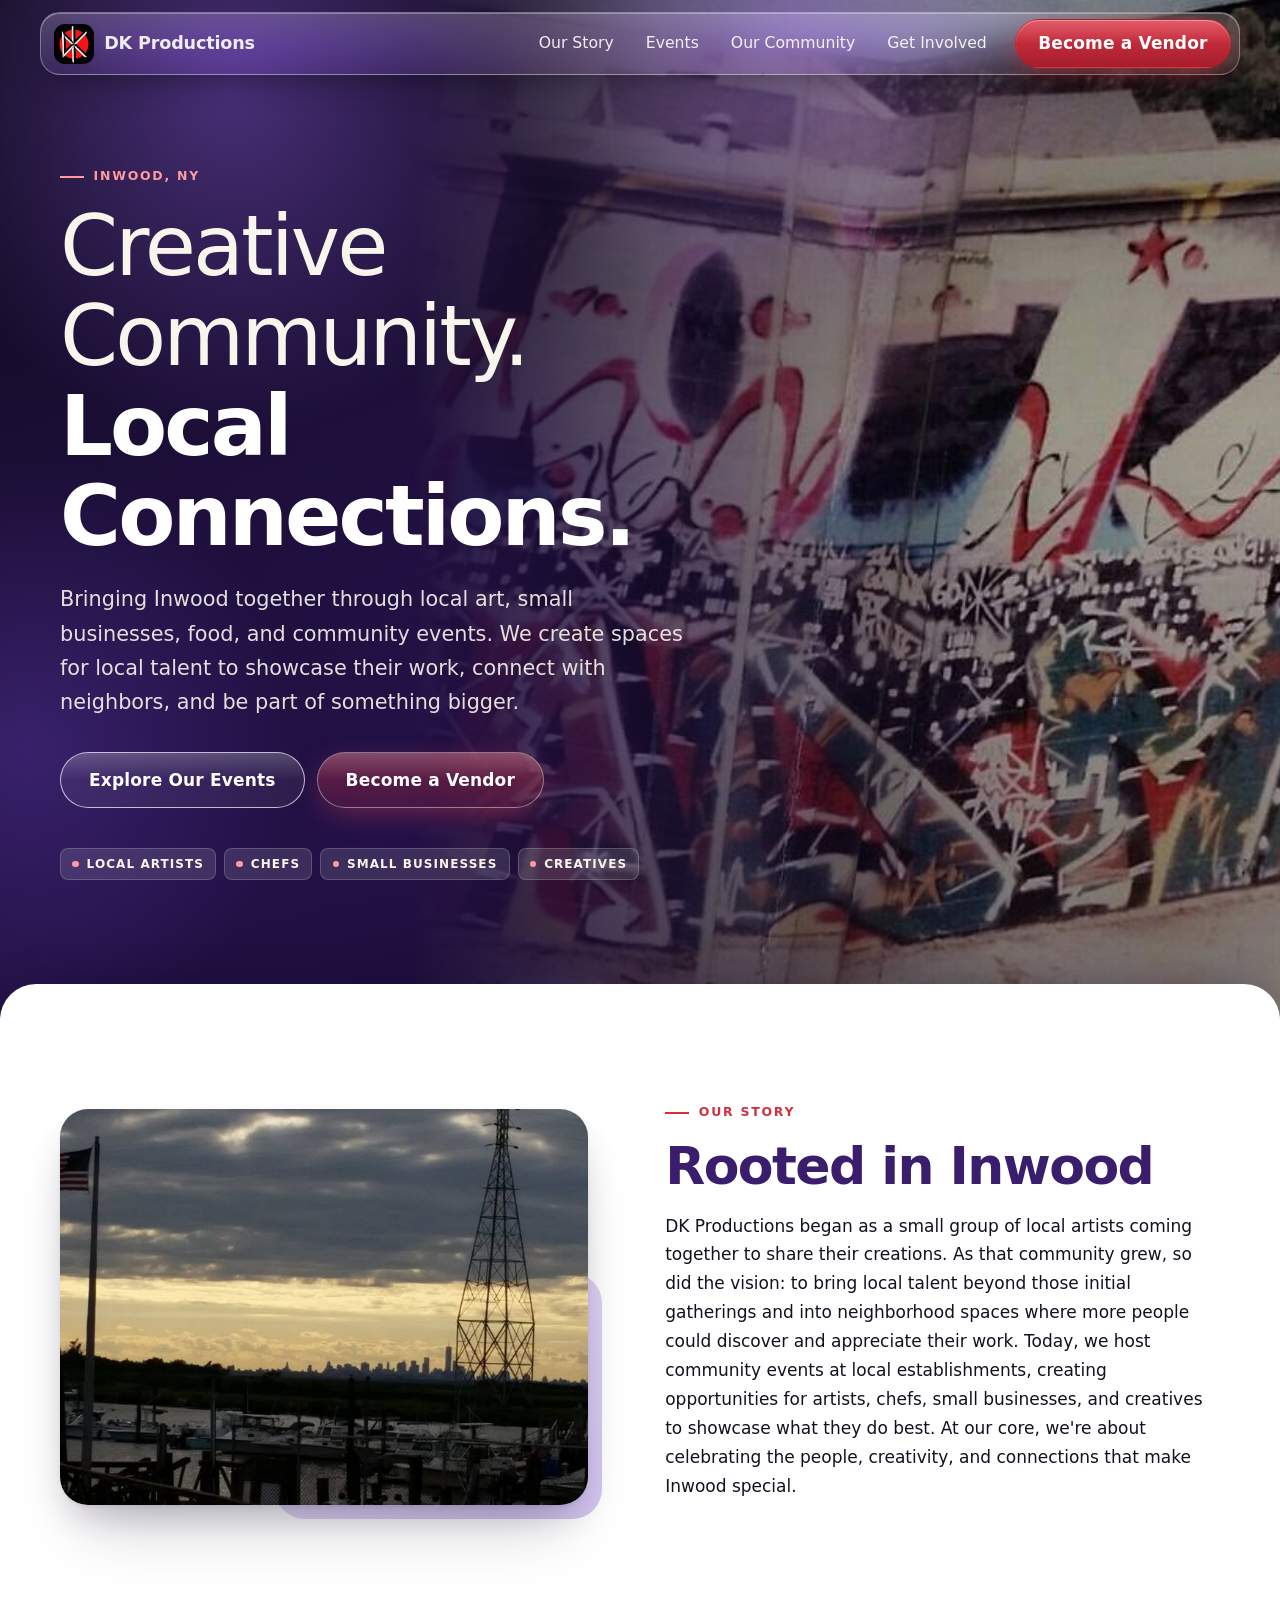
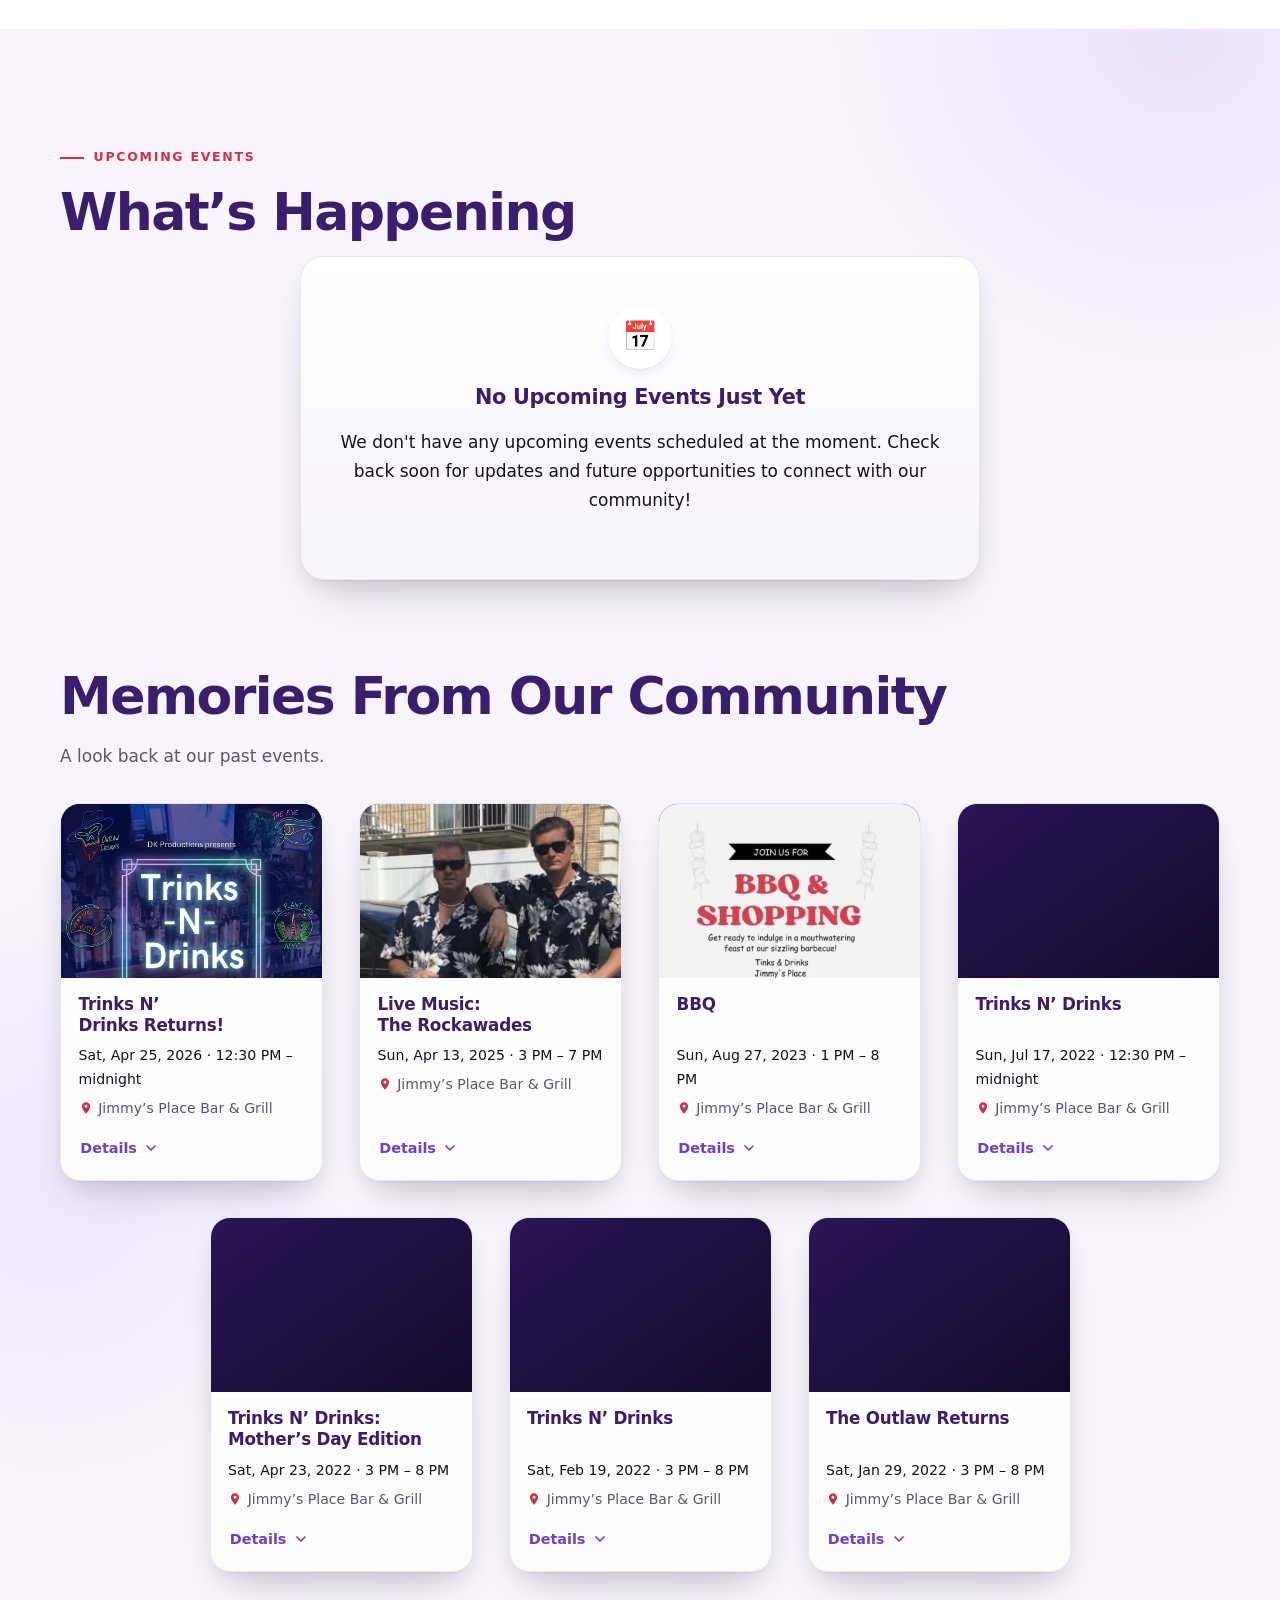
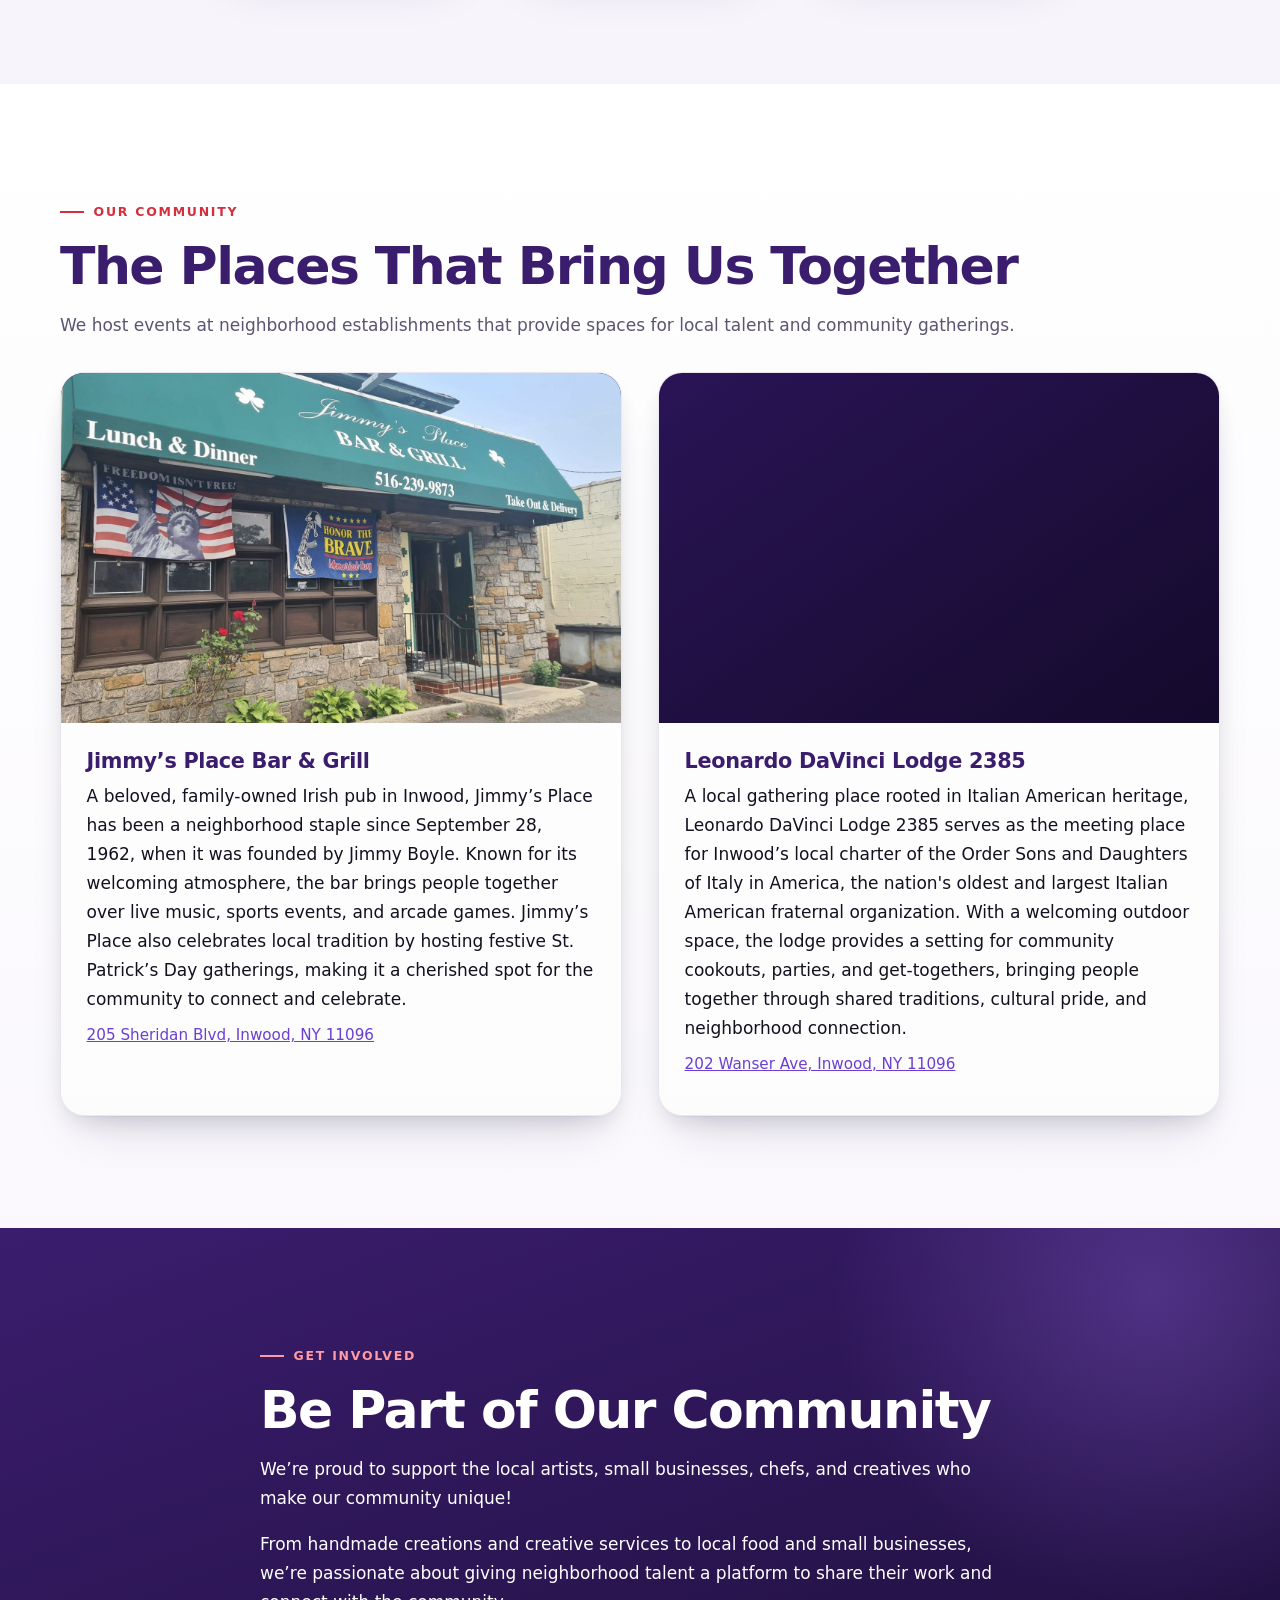
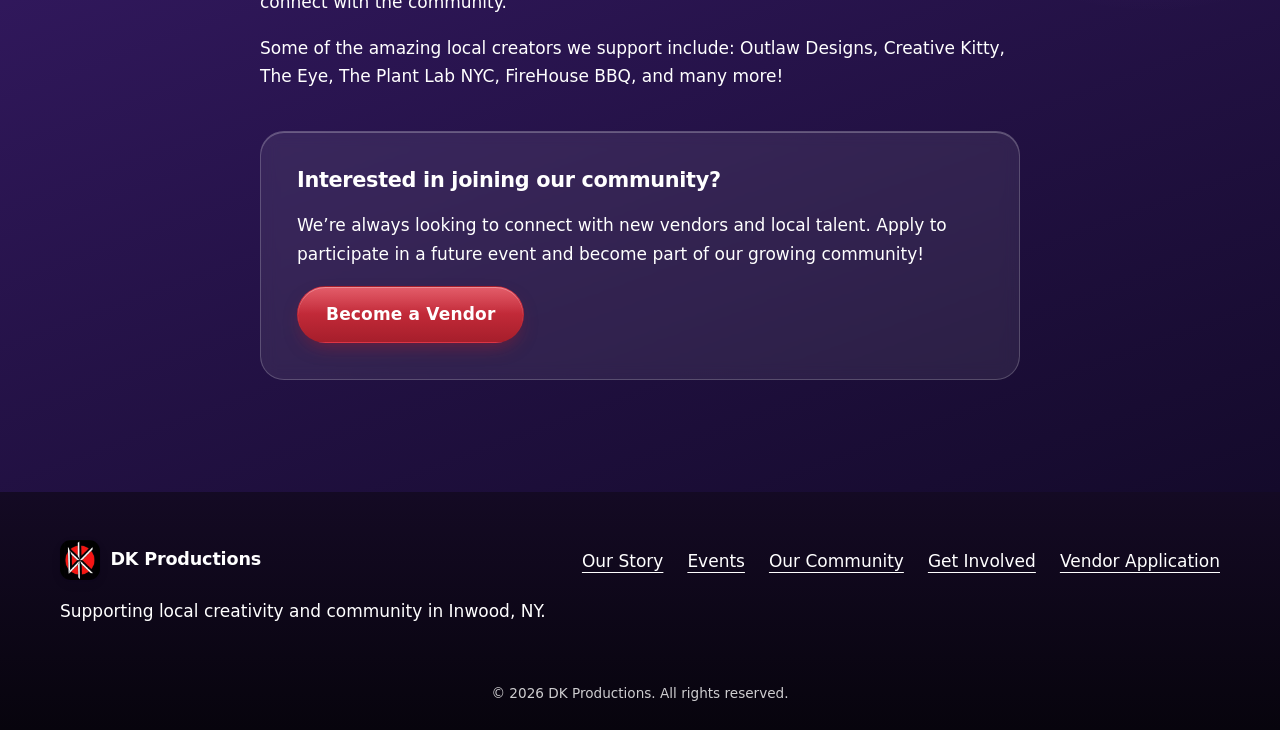
==== commit c85567a5: "updated site colors and style" ====
--- a/index.html
+++ b/index.html
@@ -3,6 +3,7 @@
 <head>
 <meta charset="utf-8">
 <meta name="viewport" content="width=device-width, initial-scale=1">
+<meta name="theme-color" content="#FFFFFF">
 <title>DK Productions | Creative Community in Inwood, NY</title>
 <meta name="description" content="DK Productions is a community-run organization in Inwood, NY amplifying local artists, chefs, small businesses, and creatives through neighborhood events.">
 <meta property="og:type" content="website">
@@ -52,7 +53,7 @@
       </figure>
       <div>
         <p class="eyebrow">Our Story</p>
-        <h2>Rooted in Inwood</h2>
+        <h2>Rooted in <em>Inwood</em></h2>
         <p>DK Productions began as a small group of local artists coming together to share their creations. As that community grew, so did the vision: to bring local talent beyond those initial gatherings and into neighborhood spaces where more people could discover and appreciate their work. Today, we host community events at local establishments, creating opportunities for artists, chefs, small businesses, and creatives to showcase what they do best. At our core, we're about celebrating the people, creativity, and connections that make Inwood special.</p>
       </div>
     </div>
@@ -61,10 +62,10 @@
   <section class="section alt" id="events">
     <div class="wrap">
       <p class="eyebrow">Upcoming Events</p>
-      <h2>What’s Happening</h2>
+      <h2>What’s <em>Happening</em></h2>
       <div id="upcoming"></div>
 
-      <h2 class="sub" id="past-heading">Memories From Our Community</h2>
+      <h2 class="sub" id="past-heading">Memories From Our <em>Community</em></h2>
       <p class="muted">A look back at our past events.</p>
       <div class="grid" id="past" aria-labelledby="past-heading"></div>
     </div>
@@ -73,7 +74,7 @@
   <section class="section" id="community">
     <div class="wrap">
       <p class="eyebrow">Our Community</p>
-      <h2>The Places That Bring Us Together</h2>
+      <h2>The Places That <em>Bring Us Together</em></h2>
       <p class="muted">We host events at neighborhood establishments that provide spaces for local talent and community gatherings.</p>
       <div class="grid two" id="venues"></div>
     </div>
@@ -82,7 +83,7 @@
   <section class="section involved" id="involved">
     <div class="wrap narrow">
       <p class="eyebrow">Get Involved</p>
-      <h2>Be Part of Our Community</h2>
+      <h2>Be Part of Our <em>Community</em></h2>
       <p>We’re proud to support the local artists, small businesses, chefs, and creatives who make our community unique!</p>
       <p>From handmade creations and creative services to local food and small businesses, we’re passionate about giving neighborhood talent a platform to share their work and connect with the community.</p>
       <p>Some of the amazing local creators we support include: Outlaw Designs, Creative Kitty, The Eye, The Plant Lab NYC, FireHouse BBQ, and many more!</p>
--- a/styles.css
+++ b/styles.css
@@ -1,134 +1,213 @@
 :root{
-  --forest:#174C38; --emerald:#287653; --cream:#F8F5EC; --white:#FFFDF8;
-  --charcoal:#252923; --sage:#DCE7D9; --terracotta:#A8433B;
+  --forest:#3B1D6E; --forest-d:#140A2B; --emerald:#6B3FD4; --terracotta:#D32F3F;
+  --cream:#F8F5EC; --sage:#E9E2F7; --mist:#F7F4FC; --ink:#15101F; --muted:#5C5470; --line:rgba(59,29,110,.1); --mint:#C9B2FF;
   --serif:Merriweather,Georgia,"Times New Roman",serif;
   --sans:Inter,system-ui,-apple-system,"Segoe UI",Roboto,Helvetica,Arial,sans-serif;
-  --r:22px; --shadow:0 1px 2px rgba(23,76,56,.08),0 14px 32px -14px rgba(23,76,56,.3);
-  --gap:clamp(1.25rem,3vw,2.25rem);
+  --r:24px; --gap:clamp(1.25rem,3vw,2.25rem);
+  --shadow-sm:0 1px 2px rgba(20,10,40,.06),0 4px 12px rgba(20,10,40,.05);
+  --shadow:0 1px 1px rgba(20,10,40,.04),0 10px 24px -8px rgba(20,10,40,.14),0 28px 48px -24px rgba(20,10,40,.18);
+  --shadow-hi:0 2px 4px rgba(20,10,40,.05),0 18px 36px -10px rgba(20,10,40,.2),0 40px 64px -28px rgba(20,10,40,.25);
+  --gloss:inset 0 1px 0 rgba(255,255,255,.95);
 }
 *{box-sizing:border-box}
-html{scroll-behavior:smooth;scroll-padding-top:5rem}
-body{margin:0;background:var(--cream);color:var(--charcoal);font:1.0625rem/1.7 var(--sans);overflow-x:hidden;-webkit-font-smoothing:antialiased}
+html{scroll-behavior:smooth;scroll-padding-top:5.5rem}
+body{margin:0;background:#fff;color:var(--ink);font:1.0625rem/1.7 var(--sans);overflow-x:hidden;-webkit-font-smoothing:antialiased}
 img{max-width:100%;height:auto;display:block}
 a{color:var(--emerald)}
-:focus-visible{outline:3px solid var(--terracotta);outline-offset:3px;border-radius:6px}
+:focus-visible{outline:3px solid var(--terracotta);outline-offset:3px;border-radius:8px}
+.hero :focus-visible,.involved :focus-visible,.site-footer :focus-visible{outline-color:#fff}
 .wrap{width:min(1160px,100% - 2.5rem);margin-inline:auto}
 .narrow{max-width:760px}
 .sr{position:absolute;width:1px;height:1px;overflow:hidden;clip:rect(0 0 0 0);white-space:nowrap}
-.skip{position:absolute;left:-999px;top:0;background:var(--white);padding:.75rem 1rem;z-index:100}
+.skip{position:absolute;left:-999px;top:0;background:#fff;padding:.75rem 1rem;z-index:100;border-radius:0 0 12px 0}
 .skip:focus{left:0}
-h1,h2,h3{font-family:var(--sans);font-weight:800;letter-spacing:-.025em;line-height:1.08;color:var(--forest);margin:0 0 1rem}
-h1{font-size:clamp(2.5rem,7vw,5rem)} h2{font-size:clamp(2rem,5vw,3.25rem)} h3{font-size:1.3rem;letter-spacing:-.01em;line-height:1.25}
+h1,h2,h3{font-family:var(--sans);font-weight:800;letter-spacing:-.03em;line-height:1.08;color:var(--forest);margin:0 0 1rem;text-wrap:balance}
+h1{font-size:clamp(2.5rem,7vw,5rem)} h2{font-size:clamp(2rem,5vw,3.25rem)} h3{font-size:1.3rem;letter-spacing:-.015em;line-height:1.25}
 h2.sub{margin-top:clamp(3.5rem,8vw,5.5rem)}
 em{font-family:var(--serif);font-style:italic;font-weight:700}
 .eyebrow{display:inline-block;text-transform:uppercase;letter-spacing:.14em;font-size:.78rem;font-weight:700;color:var(--terracotta);margin:0 0 1rem}
-.muted{color:#4a5048}
+.eyebrow::before{content:"";display:inline-block;width:1.5rem;height:2px;background:currentColor;margin-right:.6rem;vertical-align:middle}
+.muted{color:var(--muted)}
 .lead{font-size:clamp(1.1rem,2vw,1.3rem);line-height:1.65}
 
-/* header */
-.site-header{position:sticky;top:0;z-index:50;background:rgba(248,245,236,.97);border-bottom:1px solid rgba(23,76,56,.12)}
-.bar{display:flex;align-items:center;justify-content:space-between;min-height:4.25rem;gap:1rem}
-.wordmark{display:flex;align-items:center;gap:.65rem;color:var(--forest);text-decoration:none;font-weight:800;letter-spacing:-.01em;font-size:1.1rem}
-.logo{width:40px;height:40px;border-radius:10px}
-#nav{display:flex;align-items:center;gap:1.75rem}
-#nav a:not(.btn){color:var(--charcoal);text-decoration:none;font-weight:500;font-size:.98rem}
-#nav a:not(.btn):hover{color:var(--emerald);text-decoration:underline;text-underline-offset:6px}
-.nav-toggle{display:none;background:none;border:0;width:48px;height:48px;cursor:pointer;padding:12px}
-.nav-toggle span{display:block;height:3px;background:var(--forest);margin:5px 0;border-radius:2px}
-
-/* buttons */
-.btn{display:inline-block;padding:.8rem 1.6rem;min-height:46px;border-radius:999px;font-weight:700;text-decoration:none;border:2px solid transparent;transition:background .2s,color .2s,transform .2s;text-align:center}
-.btn:hover{transform:translateY(-2px)}
-.btn-primary{background:var(--emerald);color:#fff}.btn-primary:hover{background:var(--forest)}
-.btn-accent{background:var(--terracotta);color:#fff}.btn-accent:hover{background:#8c352e}
-.btn-outline{border-color:var(--forest);color:var(--forest)}.btn-outline:hover{background:var(--forest);color:var(--cream)}
+/* header: floating glass bar. Dark over the hero, white once you scroll past it. */
+.site-header{--fg:rgba(255,255,255,.9);--hi:#fff;--bg:linear-gradient(180deg,rgba(255,255,255,.2),rgba(255,255,255,.07));--bd:rgba(255,255,255,.32);--panel:rgba(22,10,44,.95);--tbg:rgba(255,255,255,.14);position:fixed;inset:0 0 auto 0;z-index:50;padding:.75rem 0;pointer-events:none}
+.site-header.on-light{--fg:var(--ink);--hi:var(--emerald);--bg:rgba(255,255,255,.86);--bd:rgba(59,29,110,.14);--panel:rgba(255,255,255,.97);--tbg:rgba(59,29,110,.08)}
+.bar{pointer-events:auto;position:relative;display:flex;align-items:center;justify-content:space-between;gap:1rem;width:min(1200px,100% - 1.5rem);min-height:3.75rem;margin-inline:auto;padding:.4rem .5rem .4rem .8rem;border-radius:20px;border:1px solid var(--bd);background:var(--bg);-webkit-backdrop-filter:blur(18px) saturate(160%);backdrop-filter:blur(18px) saturate(160%);box-shadow:inset 0 1px 0 rgba(255,255,255,.3),0 14px 34px -14px rgba(0,0,0,.45);transition:background .35s,border-color .35s,box-shadow .35s}
+.site-header.on-light .bar{box-shadow:0 12px 30px -16px rgba(20,10,40,.4)}
+.wordmark{display:flex;align-items:center;gap:.65rem;text-decoration:none;font-weight:800;letter-spacing:-.01em;font-size:1.1rem}
+.site-header .wordmark{color:var(--fg);transition:color .35s}
+.logo{width:40px;height:40px;border-radius:11px;box-shadow:var(--shadow-sm);transition:transform .3s}
+#nav{display:flex;align-items:center;gap:1.5rem}
+#nav a:not(.btn){position:relative;display:inline-flex;align-items:center;min-height:44px;padding:0 .25rem;color:var(--fg);text-decoration:none;font-weight:500;font-size:.98rem;transition:color .25s}
+#nav a:not(.btn)::after{content:"";position:absolute;left:.25rem;right:.25rem;bottom:.45rem;height:2px;border-radius:2px;background:var(--hi);transform:scaleX(0);transition:transform .25s}
+#nav a:not(.btn)[aria-current="true"]{color:var(--hi)}
+#nav a:not(.btn)[aria-current="true"]::after{transform:scaleX(1)}
+#nav .btn{min-height:44px;padding:.55rem 1.4rem}
+.site-header .btn-accent{box-shadow:inset 0 1px 0 rgba(255,255,255,.35),0 8px 24px -4px rgba(230,60,80,.55)}
+.nav-toggle{display:none;background:none;border:0;width:48px;height:48px;cursor:pointer;padding:12px;border-radius:14px;transition:background .2s}
+.nav-toggle span{display:block;height:3px;background:var(--fg);margin:5px 0;border-radius:2px;transition:transform .25s,opacity .2s,background .35s}
+.nav-toggle[aria-expanded="true"] span:nth-child(1){transform:translateY(8px) rotate(45deg)}
+.nav-toggle[aria-expanded="true"] span:nth-child(2){opacity:0}
+.nav-toggle[aria-expanded="true"] span:nth-child(3){transform:translateY(-8px) rotate(-45deg)}
+
+/* glossy buttons */
+.btn{position:relative;overflow:hidden;display:inline-flex;align-items:center;justify-content:center;min-height:48px;padding:.8rem 1.75rem;border-radius:999px;font-weight:700;letter-spacing:.01em;text-decoration:none;text-align:center;border:1px solid transparent;cursor:pointer;touch-action:manipulation;-webkit-tap-highlight-color:transparent;transition:transform .2s,box-shadow .25s,filter .25s,background .25s,color .25s}
+.btn::before{content:"";position:absolute;inset:0 0 50% 0;background:linear-gradient(180deg,rgba(255,255,255,.2),rgba(255,255,255,0));pointer-events:none}
+.btn-primary{color:#fff;background:linear-gradient(180deg,#7C4DE0,#5A2FB5);box-shadow:inset 0 1px 0 rgba(255,255,255,.35),0 8px 18px -6px rgba(90,47,181,.6)}
+.btn-accent{color:#fff;background:linear-gradient(180deg,#DC3545,#A61E2B);box-shadow:inset 0 1px 0 rgba(255,255,255,.3),0 8px 18px -6px rgba(166,30,43,.55)}
+.btn-outline{color:var(--forest);background:#fff;border-color:rgba(59,29,110,.22);box-shadow:var(--shadow-sm)}
+.btn:active{transform:scale(.96) translateY(0)!important;filter:brightness(.95);box-shadow:inset 0 2px 6px rgba(0,0,0,.25)}
+@media (hover:hover){
+  .btn:hover{transform:translateY(-2px);filter:brightness(1.07)}
+  .btn-primary:hover{box-shadow:inset 0 1px 0 rgba(255,255,255,.4),0 14px 26px -8px rgba(90,47,181,.7)}
+  .btn-accent:hover{box-shadow:inset 0 1px 0 rgba(255,255,255,.35),0 14px 26px -8px rgba(166,30,43,.65)}
+  .btn-outline:hover{border-color:var(--emerald);box-shadow:var(--shadow)}
+  #nav a:not(.btn):hover{color:var(--hi)}#nav a:not(.btn):hover::after{transform:scaleX(1)}
+  .wordmark:hover .logo{transform:rotate(-6deg) scale(1.06)}
+  .nav-toggle:hover{background:var(--tbg)}
+}
+.ripple{position:absolute;border-radius:50%;background:rgba(255,255,255,.45);transform:scale(0);animation:rip .65s ease-out forwards;pointer-events:none}
+.btn-outline .ripple,.hero .btn-primary .ripple{background:rgba(59,29,110,.2)}
+@keyframes rip{to{transform:scale(4);opacity:0}}
 .cta{display:flex;flex-wrap:wrap;gap:.75rem;margin-top:2rem}
 
-/* hero: photo, light blur, forest fade */
-.hero{position:relative;isolation:isolate;overflow:hidden;background:var(--forest);color:var(--cream);padding:clamp(4.5rem,13vw,9.5rem) 0 clamp(3.5rem,9vw,6.5rem)}
-.hero::before{content:"";position:absolute;inset:-12px;z-index:-2;background:url("assets/hero.jpg") center/cover no-repeat;filter:blur(2px)}
-.hero::after{content:"";position:absolute;inset:0;z-index:-1;background:linear-gradient(180deg,rgba(23,76,56,.8),rgba(23,76,56,.92))}
+/* hero: green base with soft glows; the photo fades in from the right */
+.hero{position:relative;isolation:isolate;overflow:hidden;display:flex;align-items:center;min-height:min(100svh,880px);background:linear-gradient(160deg,#0D0817,#2A1456 65%,#1A0B3A);color:#F8F5EC;padding:clamp(7.5rem,16vw,10rem) 0 clamp(7rem,14vw,10rem)}
+.hero::before{content:"";position:absolute;inset:0 0 0 auto;width:68%;z-index:-2;background:url("assets/hero.jpg") center/cover no-repeat;-webkit-mask-image:linear-gradient(90deg,transparent 0%,rgba(0,0,0,.5) 28%,#000 70%);mask-image:linear-gradient(90deg,transparent 0%,rgba(0,0,0,.5) 28%,#000 70%)}
+.hero::after{content:"";position:absolute;inset:0;z-index:-1;pointer-events:none;background:radial-gradient(38% 48% at 18% 8%,rgba(150,100,240,.42),transparent 70%),radial-gradient(34% 44% at 62% 2%,rgba(180,130,255,.38),transparent 70%),radial-gradient(30% 40% at 2% 72%,rgba(110,70,200,.32),transparent 70%),linear-gradient(180deg,rgba(13,8,23,.25),rgba(13,8,23,.0) 40%,rgba(13,8,23,.35))}
 .hero-grid>div{max-width:50rem}
-.hero h1{color:var(--cream)} .hero h1 em{color:var(--sage)}
-.hero .eyebrow{color:#F2B8B0}
-.hero .btn-primary{background:var(--cream);color:var(--forest)}.hero .btn-primary:hover{background:var(--sage)}
-.hero .btn-outline{border-color:var(--cream);color:var(--cream)}.hero .btn-outline:hover{background:var(--cream);color:var(--forest)}
+.hero h1{color:#F8F5EC;font-size:clamp(2.6rem,6.5vw,5.2rem);font-weight:400;letter-spacing:-.035em}
+.hero h1 em{display:block;font-family:var(--sans);font-style:normal;font-weight:800;color:#fff}
+.hero .lead{max-width:40rem;color:rgba(248,245,236,.9)}
+.hero .eyebrow{color:#FF9AA2}
+.hero .btn-primary,.hero .btn-outline{color:#fff;background:rgba(255,255,255,.06);border-color:rgba(255,255,255,.7);box-shadow:none}
+.hero .btn-outline{background:linear-gradient(180deg,rgba(220,53,69,.38),rgba(220,53,69,.18));border-color:rgba(255,255,255,.4);box-shadow:0 8px 30px -8px rgba(230,70,90,.5)}
+@media (hover:hover){
+  .hero .btn-primary:hover{background:rgba(255,255,255,.16);border-color:#fff;box-shadow:0 0 30px rgba(255,255,255,.15)}
+  .hero .btn-outline:hover{border-color:#fff;box-shadow:0 10px 36px -6px rgba(240,80,100,.65)}
+}
 .chips{list-style:none;display:flex;flex-wrap:wrap;gap:.4rem .5rem;padding:0;margin:2.5rem 0 0}
-.chips li{display:inline-flex;align-items:center;gap:.5rem;background:rgba(248,245,236,.14);border-radius:6px;padding:.3rem .7rem;font-size:.75rem;font-weight:600;letter-spacing:.09em;text-transform:uppercase;cursor:default}
-.chips li::before{content:"";width:.4rem;height:.4rem;border-radius:50%;background:#F2B8B0}
-
-/* sections */
+.chips li{display:inline-flex;align-items:center;gap:.5rem;background:rgba(255,255,255,.12);border:1px solid rgba(255,255,255,.18);border-radius:8px;padding:.3rem .7rem;font-size:.75rem;font-weight:600;letter-spacing:.09em;text-transform:uppercase;cursor:default}
+.chips li::before{content:"";width:.4rem;height:.4rem;border-radius:50%;background:#FF9AA2}
+
+/* sections: white first */
 .section{padding:clamp(4rem,9vw,7rem) 0}
-.alt{background:var(--sage)}
+.alt{background:var(--mist)}
+#story{position:relative;z-index:1;margin-top:-3.5rem;background:#fff;border-radius:36px 36px 0 0;box-shadow:0 -24px 40px -28px rgba(20,10,40,.35)}
 .story-grid{display:grid;grid-template-columns:1fr 1.05fr;gap:clamp(2rem,6vw,5rem);align-items:center;isolation:isolate}
 .story-photo{margin:0;position:relative}
-.story-photo::before{content:"";position:absolute;right:-14px;bottom:-14px;width:62%;height:62%;background:var(--sage);border-radius:28px;z-index:-1}
-.story-photo img{width:100%;aspect-ratio:4/3;object-fit:cover;border-radius:28px;box-shadow:var(--shadow)}
-
+.story-photo::before{content:"";position:absolute;right:-14px;bottom:-14px;width:62%;height:62%;background:linear-gradient(135deg,var(--sage),#D5C6F2);border-radius:30px;z-index:-1}
+.story-photo img{width:100%;aspect-ratio:4/3;object-fit:cover;border-radius:28px;box-shadow:var(--shadow-hi)}
+
+/* scroll reveal (added by script.js) */
+.reveal{opacity:0;translate:0 22px;transition:opacity .6s ease var(--d,0s),translate .6s ease var(--d,0s)}
+.reveal.in{opacity:1;translate:0 0}
+
+/* panels */
 .grid{display:grid;grid-template-columns:1fr;gap:var(--gap);margin-top:2rem;align-items:stretch}
 .grid.two{grid-template-columns:repeat(auto-fit,minmax(min(320px,100%),1fr))}
-.card{background:var(--white);border-radius:var(--r);box-shadow:var(--shadow);overflow:hidden;transition:transform .25s;display:flex;flex-direction:column}
-.card:hover{transform:translateY(-4px)}
-.card .body{padding:1.4rem 1.5rem 1.7rem;flex:1}
+.card{position:relative;background:linear-gradient(180deg,#fff,#FBFCFB);border:1px solid var(--line);border-radius:var(--r);box-shadow:var(--shadow),var(--gloss);overflow:hidden;display:flex;flex-direction:column;transition:transform .35s cubic-bezier(.2,.7,.2,1),box-shadow .35s,opacity .6s ease var(--d,0s),translate .6s ease var(--d,0s)}
+.card::after{content:"";position:absolute;inset:0;background:linear-gradient(115deg,transparent 35%,rgba(255,255,255,.5) 50%,transparent 65%);transform:translateX(-120%);pointer-events:none}
+.card:focus-within{box-shadow:0 0 0 3px var(--emerald),var(--shadow)}
+@media (hover:hover){
+  .card:hover{transform:translateY(-6px);box-shadow:var(--shadow-hi),var(--gloss)}
+  .card:hover::after{transform:translateX(120%);transition:transform .9s ease}
+  .card:hover .media img{transform:scale(1.04)}
+  .zoom::after{opacity:0}.card:hover .zoom::after,.zoom:focus-visible::after{opacity:1}
+}
+.card .body{padding:clamp(1.15rem,3vw,1.6rem) clamp(1.15rem,3vw,1.6rem) 1.7rem;flex:1}
 .card h3{margin-bottom:.5rem}
 .card p{margin:.4rem 0}
-.meta{font-size:.95rem;color:#3d443b}
+.meta{font-size:.95rem;color:#463E58}
 .meta strong{color:var(--forest)}
-.media{position:relative;background:var(--forest)}
-/* every poster/photo sits in the same frame; posters are shown whole (never cropped) */
-.grid:not(.two) .media{aspect-ratio:1}
+.meta a{display:inline-block;padding:.2rem 0}
+.media{position:relative;overflow:hidden;background:linear-gradient(145deg,#2A1456,#140A2B)}
+/* thumbnails share one frame; click a poster to see it whole */
+.grid:not(.two) .media{aspect-ratio:3/2}
 .grid.two .media{aspect-ratio:16/10}
 .media>img,.media>.zoom{position:absolute;inset:0;width:100%;height:100%}
-.media img{width:100%;height:100%;object-fit:contain}
-.grid.two .media img{object-fit:cover}
-.media.ph{display:grid;place-items:center;color:rgba(248,245,236,.35);font:800 3rem var(--sans)}
+.media img{width:100%;height:100%;object-fit:contain;transition:transform .6s cubic-bezier(.2,.7,.2,1)}
+.grid.two .media img,.grid:not(.two) .media img{object-fit:cover}
+.grid:not(.two) .media img{object-position:center top}
+.media.ph{display:grid;place-items:center;color:rgba(255,255,255,.35);font:800 3rem var(--sans)}
 .zoom{display:block;padding:0;border:0;background:none;cursor:zoom-in}
-.zoom::after{content:"⤢";position:absolute;right:.7rem;top:.7rem;width:2.4rem;height:2.4rem;display:grid;place-items:center;border-radius:50%;background:rgba(23,76,56,.88);color:var(--cream);font-size:1.15rem}
-.empty{background:var(--white);border:2px dashed var(--emerald);border-radius:var(--r);padding:2.75rem 1.5rem;text-align:center;max-width:680px}
-.empty .cal{font-size:2.5rem;line-height:1;margin-bottom:.5rem}
+.zoom::after{content:"⤢";position:absolute;right:.75rem;top:.75rem;width:2.5rem;height:2.5rem;display:grid;place-items:center;border-radius:50%;background:rgba(255,255,255,.92);color:var(--forest);font-size:1.15rem;box-shadow:var(--shadow-sm);transition:opacity .25s}
+.empty{max-width:680px;margin-inline:auto;text-align:center;background:linear-gradient(180deg,#fff,var(--mist));border:1px solid var(--line);border-radius:var(--r);box-shadow:var(--shadow),var(--gloss);padding:clamp(1.75rem,5vw,3rem) clamp(1.25rem,4vw,2rem)}
+.empty .cal{width:4rem;height:4rem;margin:0 auto 1rem;display:grid;place-items:center;font-size:1.8rem;background:#fff;border-radius:50%;box-shadow:var(--shadow-sm)}
 
 /* get involved */
-.involved{background:var(--forest);color:var(--cream)}
-.involved h2,.involved h3{color:var(--cream)}
-.involved .eyebrow{color:#F2B8B0}
-.involved .invite{background:rgba(248,245,236,.08);border:1px solid rgba(248,245,236,.25);border-radius:var(--r);padding:clamp(1.5rem,4vw,2.25rem);margin-top:2.5rem}
+.involved{position:relative;isolation:isolate;overflow:hidden;background:linear-gradient(160deg,#3B1D6E,#140A2B);color:#fff}
+.involved::before{content:"";position:absolute;z-index:-1;width:40rem;height:40rem;right:-12rem;top:-16rem;background:radial-gradient(closest-side,rgba(170,120,255,.28),transparent)}
+.involved h2,.involved h3{color:#fff}
+.involved .eyebrow{color:#FF9AA2}
+.involved .invite{background:rgba(255,255,255,.08);border:1px solid rgba(255,255,255,.2);border-radius:var(--r);box-shadow:inset 0 1px 0 rgba(255,255,255,.25);-webkit-backdrop-filter:blur(8px);backdrop-filter:blur(8px);padding:clamp(1.4rem,4vw,2.25rem);margin-top:2.5rem}
 
 /* lightbox */
-dialog{border:0;padding:0;background:transparent;max-width:min(94vw,920px);max-height:94vh;overflow:visible;color:var(--cream);text-align:center}
-dialog::backdrop{background:rgba(15,28,22,.88)}
-dialog img{max-height:82vh;width:auto;margin:0 auto;border-radius:12px}
+dialog{border:0;padding:0;background:transparent;max-width:min(94vw,920px);max-height:94vh;overflow:visible;color:#fff;text-align:center}
+dialog[open]{animation:pop .25s ease}
+@keyframes pop{from{opacity:0;transform:scale(.96)}}
+dialog::backdrop{background:rgba(12,6,24,.82);-webkit-backdrop-filter:blur(6px);backdrop-filter:blur(6px)}
+dialog img{max-height:82vh;width:auto;margin:0 auto;border-radius:14px;box-shadow:0 30px 60px -20px rgba(0,0,0,.6)}
 dialog p{margin:.75rem 0 0;font-size:.95rem}
-.close{position:absolute;top:.6rem;right:.6rem;width:48px;height:48px;border-radius:50%;border:0;background:var(--cream);color:var(--forest);font-size:1.6rem;line-height:1;cursor:pointer}
+.close{position:absolute;top:.6rem;right:.6rem;width:48px;height:48px;border-radius:50%;border:0;background:#fff;color:var(--forest);font-size:1.6rem;line-height:1;cursor:pointer;box-shadow:var(--shadow-sm);transition:transform .2s}
+.close:hover{transform:scale(1.08)}.close:active{transform:scale(.94)}
 
 /* footer */
-.site-footer{background:#10392a;color:var(--cream);padding:3rem 0 1.5rem}
-.site-footer a{color:var(--cream)}
-.site-footer .wordmark{color:var(--cream)}
+.site-footer{background:linear-gradient(180deg,#140A24,#07040D);color:#fff;padding:3rem 0 1.5rem}
+.site-footer a{color:#fff}
+.site-footer .wordmark{color:#fff}
 .foot{display:flex;flex-wrap:wrap;justify-content:space-between;gap:1.5rem}
-.foot nav{display:flex;flex-wrap:wrap;gap:.5rem 1.5rem;align-items:flex-start}
-.copy{text-align:center;font-size:.85rem;opacity:.85;margin:2.5rem 0 0}
-
+.foot nav{display:flex;flex-wrap:wrap;gap:.25rem 1.5rem;align-items:flex-start}
+.foot nav a{display:inline-flex;align-items:center;min-height:44px;text-underline-offset:5px}
+.copy{text-align:center;font-size:.85rem;opacity:.8;margin:2.5rem 0 0}
+
+/* symmetric grid: 4 per row desktop, 3 laptop, 2 tablet, 1 phone; a short last row stays centered */
+.grid:not(.two){display:flex;flex-wrap:wrap;justify-content:center}
+.grid:not(.two)>.card{flex:0 0 100%;min-width:0}
+@media (min-width:560px){.grid:not(.two)>.card{flex-basis:calc((100% - var(--gap))/2)}}
+@media (min-width:900px){.grid:not(.two)>.card{flex-basis:calc((100% - 2*var(--gap))/3)}}
+@media (min-width:1120px){.grid:not(.two)>.card{flex-basis:calc((100% - 3*var(--gap))/4)}}
+@media (min-width:640px){.grid.two{grid-auto-rows:1fr}}
+
+/* compact event cards: details open on demand */
+.event{border-radius:20px}
+.event .body{display:flex;flex-direction:column;padding:1rem 1.1rem .8rem}
+.event h3{font-size:1.05rem;min-height:2.5em;margin-bottom:.4rem}
+.event .meta{font-size:.88rem;margin:.15rem 0}
+.event .when{color:var(--ink);font-weight:500}
+.event .place{display:flex;align-items:flex-start;gap:.35rem;color:var(--muted)}
+.event .place svg{flex:none;margin-top:.3em;color:var(--terracotta)}
+.more-btn{margin-top:auto;align-self:flex-start;display:inline-flex;align-items:center;gap:.4rem;min-height:44px;padding:.35rem .1rem 0;background:none;border:0;color:var(--emerald);font:700 .9rem var(--sans);cursor:pointer;transition:color .2s,transform .15s}
+.more-btn svg{transition:transform .3s}
+.more-btn[aria-expanded="true"] svg{transform:rotate(180deg)}
+.more-btn:active{transform:scale(.95)}
+@media (hover:hover){.more-btn:hover{color:var(--forest)}}
+.more{display:grid;grid-template-rows:0fr;transition:grid-template-rows .3s ease}
+.more.open{grid-template-rows:1fr}
+.more-in{overflow:hidden;min-height:0;visibility:hidden;transition:visibility .3s}
+.more.open .more-in{visibility:visible}
+.more-in>:first-child{border-top:1px solid var(--line);padding-top:.7rem;margin-top:.1rem}
+.more-in p{font-size:.9rem}
+
+@media (max-width:960px){
+  .nav-toggle{display:block}
+  #nav{display:none;position:absolute;top:calc(100% + .5rem);left:0;right:0;flex-direction:column;align-items:stretch;gap:.25rem;padding:1rem 1.1rem 1.25rem;border-radius:20px;background:var(--panel);border:1px solid var(--bd);-webkit-backdrop-filter:blur(18px);backdrop-filter:blur(18px);box-shadow:0 24px 40px -20px rgba(0,0,0,.45);max-height:calc(100vh - 6rem);overflow:auto}
+  #nav.open{display:flex}
+  #nav .btn{margin-top:.5rem}
+}
 @media (max-width:820px){
-  .nav-toggle{display:block}
-  #nav{display:none;position:absolute;top:100%;left:0;right:0;background:var(--cream);border-bottom:1px solid rgba(23,76,56,.12);flex-direction:column;align-items:stretch;padding:1rem 1.25rem 1.5rem;gap:.25rem}
-  #nav.open{display:flex}
-  #nav a:not(.btn){padding:.75rem 0}
-  .story-grid{grid-template-columns:1fr}
-}
-@media (prefers-reduced-motion:reduce){html{scroll-behavior:auto}*{transition:none!important}.btn:hover,.card:hover{transform:none}}
-
-/* ===== Symmetric panel grid: 3 per row on desktop, 2 on tablet, 1 on phone.
-   All rows share one height, and a short last row is centered. ===== */
-@media (min-width:640px){
-  .grid,.grid.two{grid-auto-rows:1fr}
-  .grid:not(.two){grid-template-columns:repeat(4,1fr)}
-  .grid:not(.two)>.card{grid-column:span 2}
-  .grid:not(.two)>.card:last-child:nth-child(odd){grid-column:2/span 2}
-}
-@media (min-width:1000px){
-  .grid:not(.two){grid-template-columns:repeat(6,1fr)}
-  .grid:not(.two)>.card:last-child:nth-child(odd){grid-column:span 2}
-  .grid:not(.two)>.card:nth-child(3n+1):last-child{grid-column:3/span 2}
-  .grid:not(.two)>.card:nth-child(3n+1):nth-last-child(2){grid-column:2/span 2}
-  .grid:not(.two)>.card:nth-child(3n+2):last-child{grid-column:4/span 2}
-}
+  .hero{min-height:auto}
+  .hero::before{width:100%;-webkit-mask-image:linear-gradient(180deg,rgba(0,0,0,.3),rgba(0,0,0,.6));mask-image:linear-gradient(180deg,rgba(0,0,0,.3),rgba(0,0,0,.6))}
+}
+@media (max-width:820px){.story-grid{grid-template-columns:1fr}#story{margin-top:-2.5rem;border-radius:28px 28px 0 0}}
+@media (max-width:520px){.cta .btn,.invite .btn{flex:1 1 100%}}
+@media (forced-colors:active){.btn,.card,.empty,.invite{border:2px solid CanvasText}}
+@media (prefers-reduced-motion:reduce){html{scroll-behavior:auto}*,*::before,*::after{transition:none!important;animation:none!important}.reveal{opacity:1;translate:none}.btn:hover,.card:hover,.card:hover .media img{transform:none}}
+
+/* last word in section titles: same weight as the rest of the title */
+h2 em,h3 em{font:inherit;letter-spacing:inherit;color:inherit}
+/* light sections: white with a faint mint wash */
+#community{background:linear-gradient(180deg,#fff,#FAF8FD)}
+.alt::before{content:"";position:absolute;z-index:-1;inset:0;pointer-events:none;background:radial-gradient(40% 30% at 92% 0%,rgba(170,120,255,.14),transparent 70%),radial-gradient(34% 26% at 4% 70%,rgba(170,120,255,.1),transparent 70%)}
+.alt{position:relative;isolation:isolate;overflow:hidden}
